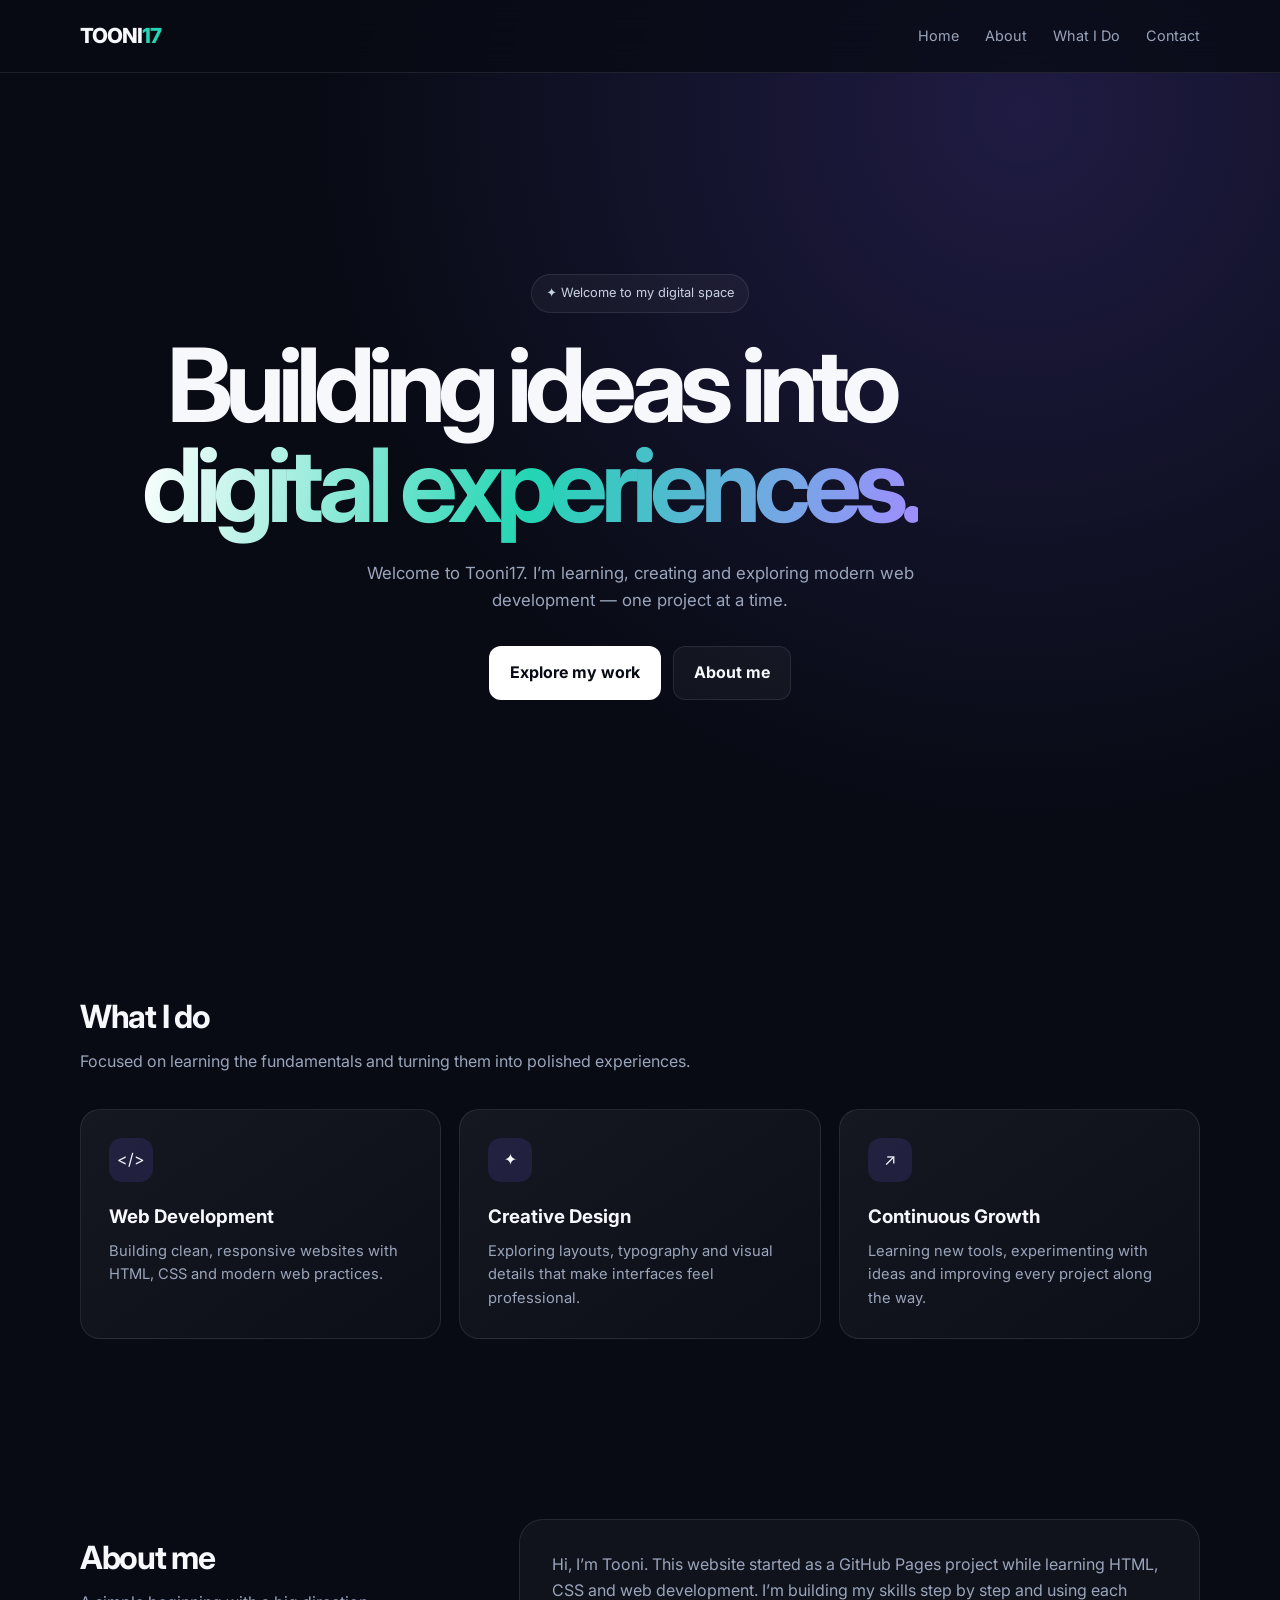
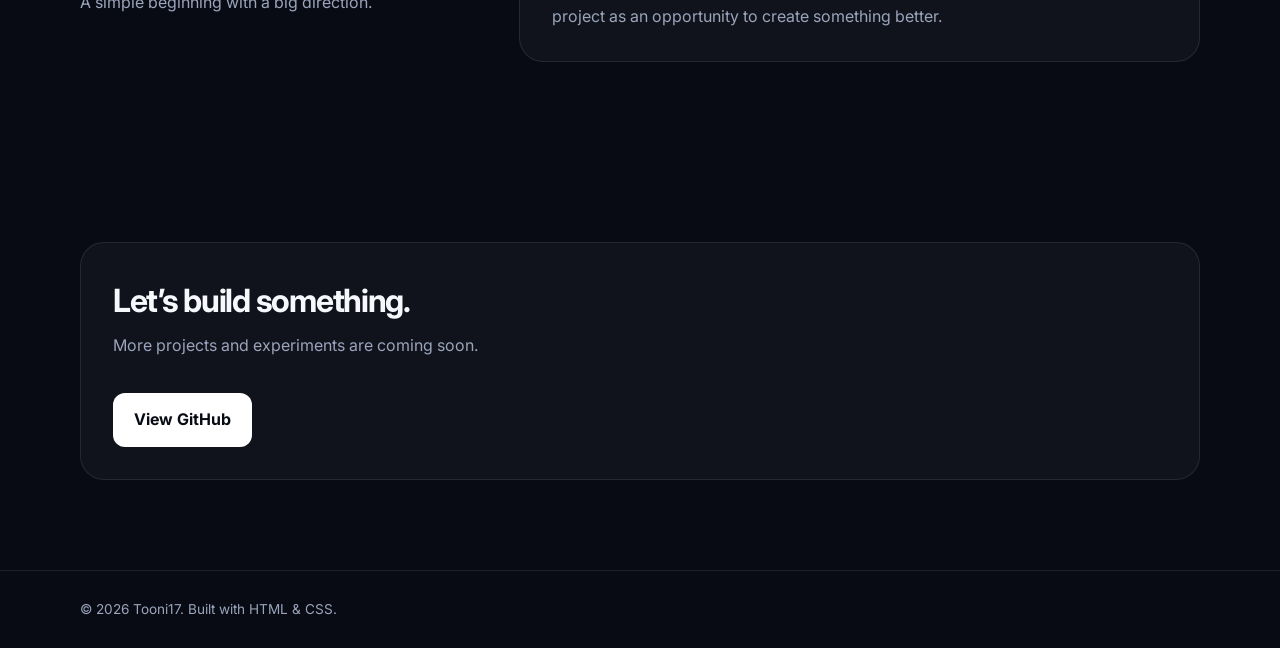
==== index.html @ 5501fad1 "Build professional Tooni17 landing page" ====
<!doctype html>
<html lang="en">
<head>
<meta charset="utf-8">
<meta name="viewport" content="width=device-width,initial-scale=1">
<meta name="description" content="Tooni17 — modern digital portfolio.">
<title>Tooni17 — Digital Creator</title>
<link rel="stylesheet" href="style.css">
</head>
<body>
<header class="nav"><div class="container nav-inner"><a class="logo" href="#home">TOONI<span>17</span></a><nav class="links"><a href="#home">Home</a><a href="#about">About</a><a href="#work">What I Do</a><a href="#contact">Contact</a></nav></div></header>
<main>
<section class="hero" id="home"><div class="container"><div class="badge">✦ Welcome to my digital space</div><h1>Building ideas into <span class="gradient">digital experiences.</span></h1><p>Welcome to Tooni17. I’m learning, creating and exploring modern web development — one project at a time.</p><div class="buttons"><a class="btn primary" href="#work">Explore my work</a><a class="btn secondary" href="#about">About me</a></div></div></section>
<section id="work"><div class="container"><div class="head"><h2>What I do</h2><p>Focused on learning the fundamentals and turning them into polished experiences.</p></div><div class="cards"><article class="card"><div class="icon">&lt;/&gt;</div><h3>Web Development</h3><p>Building clean, responsive websites with HTML, CSS and modern web practices.</p></article><article class="card"><div class="icon">✦</div><h3>Creative Design</h3><p>Exploring layouts, typography and visual details that make interfaces feel professional.</p></article><article class="card"><div class="icon">↗</div><h3>Continuous Growth</h3><p>Learning new tools, experimenting with ideas and improving every project along the way.</p></article></div></div></section>
<section id="about"><div class="container about"><div class="head"><h2>About me</h2><p>A simple beginning with a big direction.</p></div><div class="about-box"><p>Hi, I’m Tooni. This website started as a GitHub Pages project while learning HTML, CSS and web development. I’m building my skills step by step and using each project as an opportunity to create something better.</p></div></div></section>
<section id="contact"><div class="container"><div class="about-box"><div class="head"><h2>Let’s build something.</h2><p>More projects and experiments are coming soon.</p></div><div class="buttons" style="justify-content:flex-start"><a class="btn primary" href="https://github.com/Toniq17">View GitHub</a></div></div></div></section>
</main>
<footer><div class="container">© 2026 Tooni17. Built with HTML &amp; CSS.</div></footer>
</body>
</html>
---- style.css ----
@import url('https://fonts.googleapis.com/css2?family=Inter:wght@400;500;600;700;800&display=swap');
:root{--bg:#080b14;--surface:#111625;--text:#f7f8fc;--muted:#9aa5bb;--accent:#7c5cff;--cyan:#23d5b3;--border:rgba(255,255,255,.09)}
*{box-sizing:border-box;margin:0;padding:0}html{scroll-behavior:smooth}body{font-family:Inter,system-ui,sans-serif;background:radial-gradient(circle at 80% 5%,rgba(124,92,255,.2),transparent 30%),var(--bg);color:var(--text);line-height:1.6}a{text-decoration:none;color:inherit}.container{width:min(1120px,92%);margin:auto}.nav{position:sticky;top:0;z-index:20;background:rgba(8,11,20,.78);backdrop-filter:blur(18px);border-bottom:1px solid var(--border)}.nav-inner{min-height:72px;display:flex;align-items:center;justify-content:space-between}.logo{font-size:1.3rem;font-weight:800;letter-spacing:-.05em}.logo span{color:var(--cyan)}.links{display:flex;gap:26px;color:var(--muted);font-size:.9rem}.links a:hover{color:#fff}.hero{min-height:calc(100vh - 72px);display:grid;place-items:center;text-align:center;padding:80px 0}.badge{display:inline-block;padding:8px 14px;border:1px solid var(--border);background:rgba(255,255,255,.04);border-radius:999px;color:#c9d2e4;font-size:.8rem;margin-bottom:22px}h1{font-size:clamp(3.2rem,8vw,6.5rem);line-height:.98;letter-spacing:-.07em;max-width:900px}.gradient{background:linear-gradient(100deg,#fff,var(--cyan),#a18dff);-webkit-background-clip:text;background-clip:text;color:transparent}.hero p{max-width:650px;margin:25px auto 32px;color:var(--muted);font-size:1.05rem}.buttons{display:flex;justify-content:center;gap:12px;flex-wrap:wrap}.btn{padding:13px 20px;border-radius:12px;border:1px solid var(--border);font-weight:700;transition:.2s}.primary{background:#fff;color:#080b14}.secondary{background:rgba(255,255,255,.04)}.btn:hover{transform:translateY(-2px)}section{padding:90px 0}.head{margin-bottom:34px}.head h2{font-size:2rem;letter-spacing:-.04em}.head p{color:var(--muted);margin-top:7px}.cards{display:grid;grid-template-columns:repeat(3,1fr);gap:18px}.card{padding:28px;border:1px solid var(--border);border-radius:20px;background:linear-gradient(145deg,rgba(255,255,255,.055),rgba(255,255,255,.02))}.icon{width:44px;height:44px;display:grid;place-items:center;border-radius:13px;background:rgba(124,92,255,.14);margin-bottom:20px}.card h3{margin-bottom:8px}.card p{color:var(--muted);font-size:.92rem}.about{display:grid;grid-template-columns:.8fr 1.4fr;gap:50px;align-items:center}.about-box{padding:32px;border:1px solid var(--border);border-radius:24px;background:rgba(255,255,255,.035)}.about-box p{color:var(--muted)}footer{padding:28px 0;border-top:1px solid var(--border);color:var(--muted);font-size:.85rem}@media(max-width:760px){.links{display:none}.cards,.about{grid-template-columns:1fr}.hero{text-align:left}.buttons{justify-content:flex-start}section{padding:65px 0}}
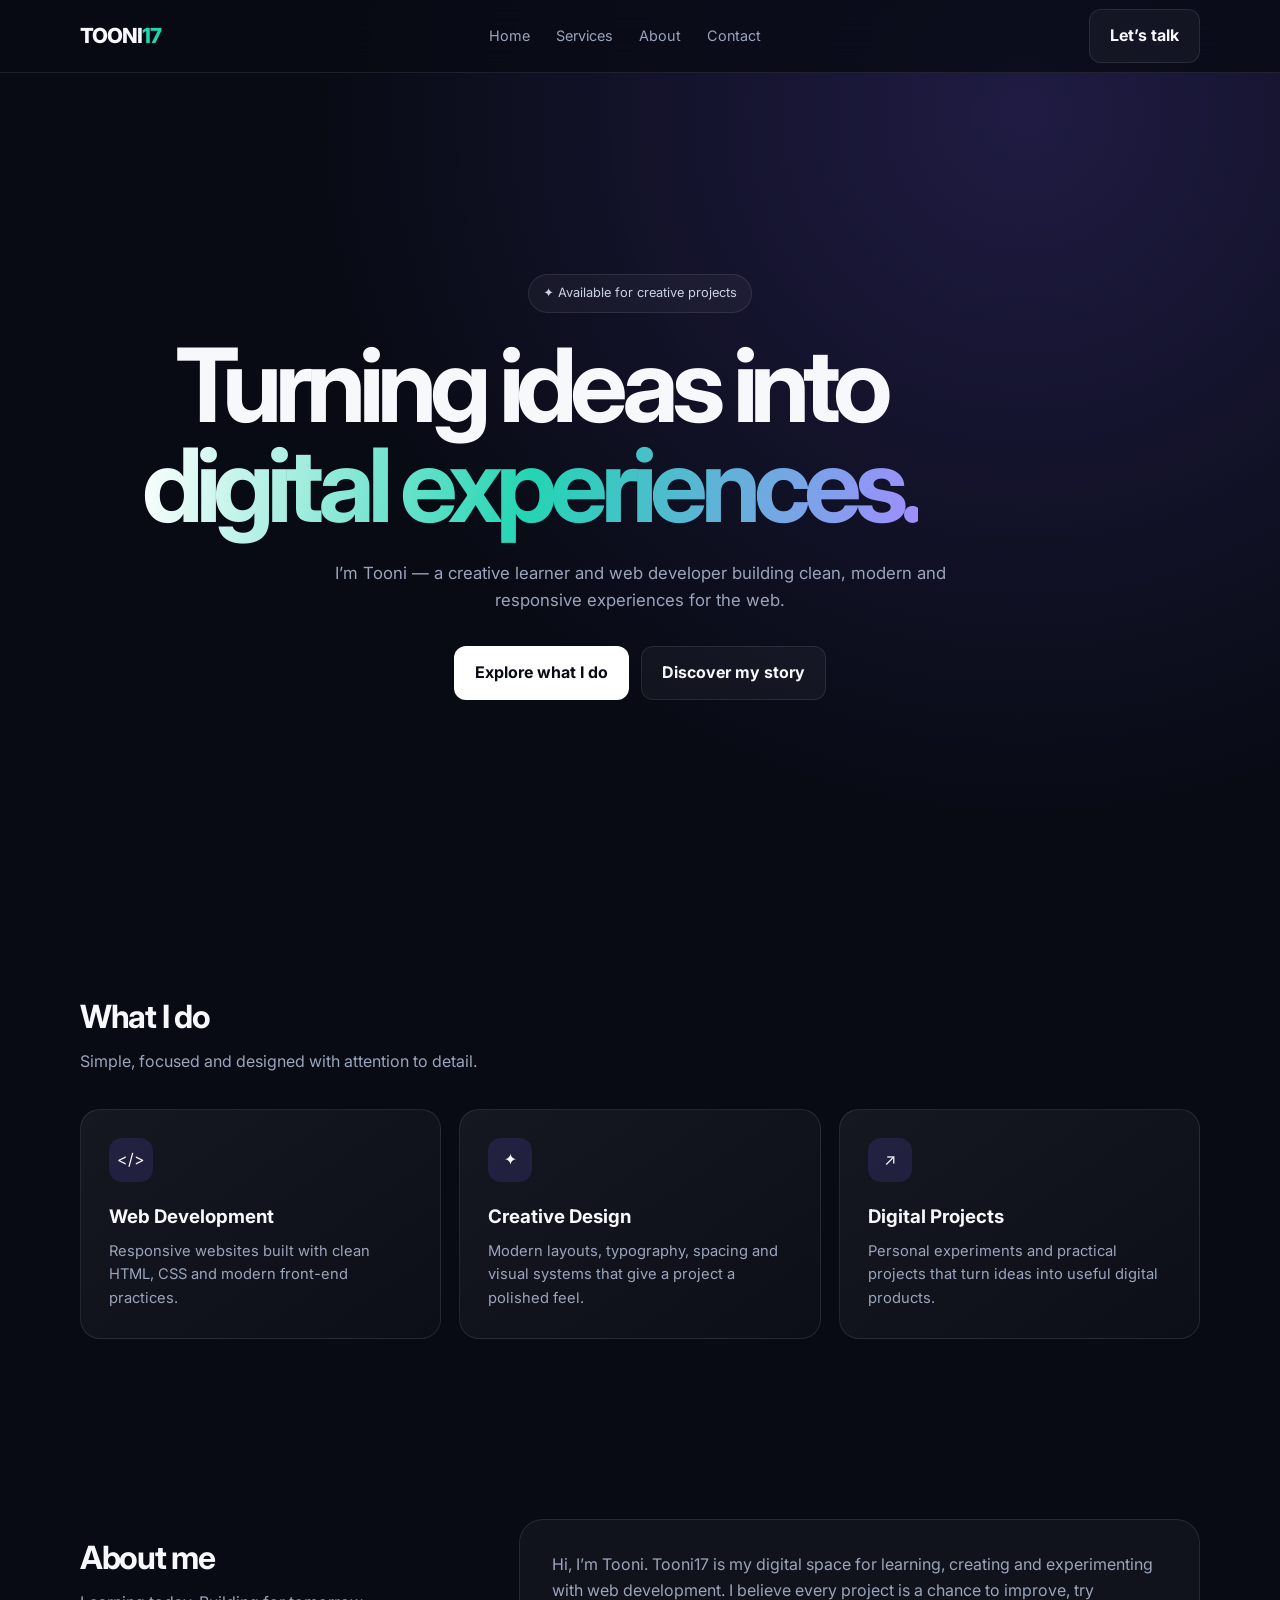
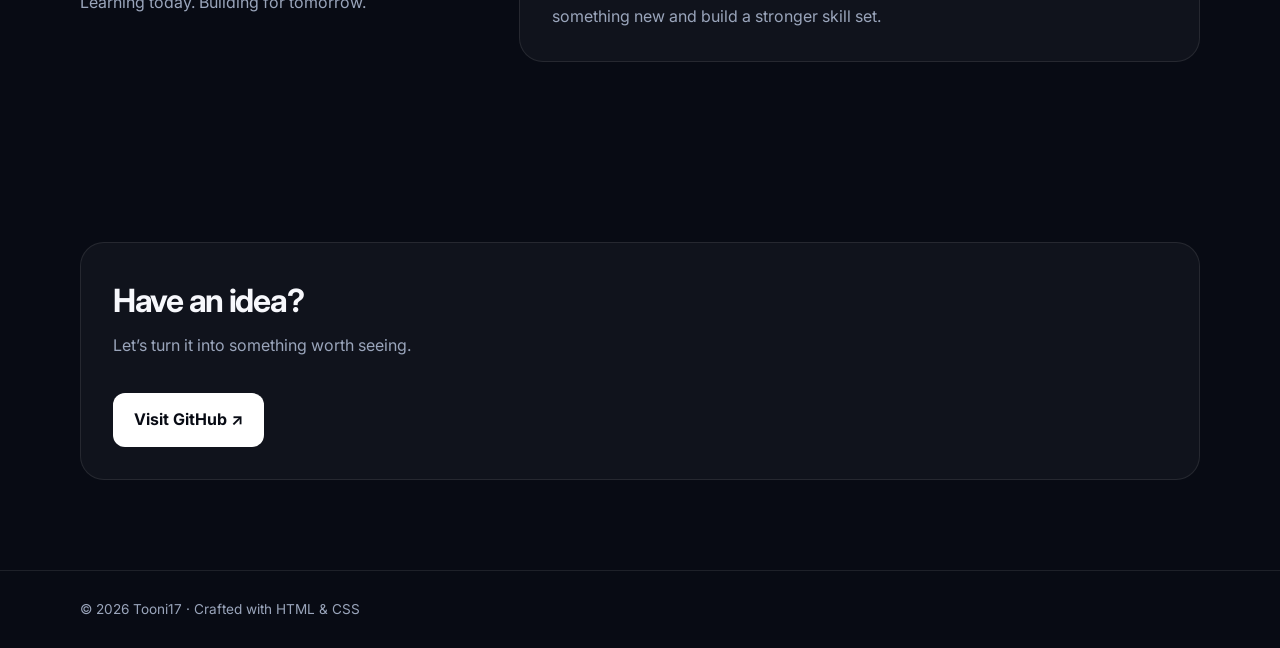
==== commit 12675761: "Polish Tooni17 premium dark portfolio design" ====
--- a/index.html
+++ b/index.html
@@ -1,20 +1,19 @@
 <!doctype html>
 <html lang="en">
 <head>
-<meta charset="utf-8">
-<meta name="viewport" content="width=device-width,initial-scale=1">
-<meta name="description" content="Tooni17 — modern digital portfolio.">
+<meta charset="utf-8"><meta name="viewport" content="width=device-width,initial-scale=1">
+<meta name="description" content="Tooni17 — modern digital portfolio and creative web experience.">
+<meta name="theme-color" content="#080b14">
 <title>Tooni17 — Digital Creator</title>
 <link rel="stylesheet" href="style.css">
 </head>
 <body>
-<header class="nav"><div class="container nav-inner"><a class="logo" href="#home">TOONI<span>17</span></a><nav class="links"><a href="#home">Home</a><a href="#about">About</a><a href="#work">What I Do</a><a href="#contact">Contact</a></nav></div></header>
+<header class="nav"><div class="container nav-inner"><a class="logo" href="#home">TOONI<span>17</span></a><nav class="links"><a href="#home">Home</a><a href="#work">Services</a><a href="#about">About</a><a href="#contact">Contact</a></nav><a class="btn secondary" href="#contact">Let’s talk</a></div></header>
 <main>
-<section class="hero" id="home"><div class="container"><div class="badge">✦ Welcome to my digital space</div><h1>Building ideas into <span class="gradient">digital experiences.</span></h1><p>Welcome to Tooni17. I’m learning, creating and exploring modern web development — one project at a time.</p><div class="buttons"><a class="btn primary" href="#work">Explore my work</a><a class="btn secondary" href="#about">About me</a></div></div></section>
-<section id="work"><div class="container"><div class="head"><h2>What I do</h2><p>Focused on learning the fundamentals and turning them into polished experiences.</p></div><div class="cards"><article class="card"><div class="icon">&lt;/&gt;</div><h3>Web Development</h3><p>Building clean, responsive websites with HTML, CSS and modern web practices.</p></article><article class="card"><div class="icon">✦</div><h3>Creative Design</h3><p>Exploring layouts, typography and visual details that make interfaces feel professional.</p></article><article class="card"><div class="icon">↗</div><h3>Continuous Growth</h3><p>Learning new tools, experimenting with ideas and improving every project along the way.</p></article></div></div></section>
-<section id="about"><div class="container about"><div class="head"><h2>About me</h2><p>A simple beginning with a big direction.</p></div><div class="about-box"><p>Hi, I’m Tooni. This website started as a GitHub Pages project while learning HTML, CSS and web development. I’m building my skills step by step and using each project as an opportunity to create something better.</p></div></div></section>
-<section id="contact"><div class="container"><div class="about-box"><div class="head"><h2>Let’s build something.</h2><p>More projects and experiments are coming soon.</p></div><div class="buttons" style="justify-content:flex-start"><a class="btn primary" href="https://github.com/Toniq17">View GitHub</a></div></div></div></section>
+<section class="hero" id="home"><div class="container"><div class="badge">✦ Available for creative projects</div><h1>Turning ideas into <span class="gradient">digital experiences.</span></h1><p>I’m Tooni — a creative learner and web developer building clean, modern and responsive experiences for the web.</p><div class="buttons"><a class="btn primary" href="#work">Explore what I do</a><a class="btn secondary" href="#about">Discover my story</a></div></div></section>
+<section id="work"><div class="container"><div class="head"><h2>What I do</h2><p>Simple, focused and designed with attention to detail.</p></div><div class="cards"><article class="card"><div class="icon">&lt;/&gt;</div><h3>Web Development</h3><p>Responsive websites built with clean HTML, CSS and modern front-end practices.</p></article><article class="card"><div class="icon">✦</div><h3>Creative Design</h3><p>Modern layouts, typography, spacing and visual systems that give a project a polished feel.</p></article><article class="card"><div class="icon">↗</div><h3>Digital Projects</h3><p>Personal experiments and practical projects that turn ideas into useful digital products.</p></article></div></div></section>
+<section id="about"><div class="container about"><div class="head"><h2>About me</h2><p>Learning today. Building for tomorrow.</p></div><div class="about-box"><p>Hi, I’m Tooni. Tooni17 is my digital space for learning, creating and experimenting with web development. I believe every project is a chance to improve, try something new and build a stronger skill set.</p></div></div></section>
+<section id="contact"><div class="container"><div class="about-box"><div class="head"><h2>Have an idea?</h2><p>Let’s turn it into something worth seeing.</p></div><div class="buttons" style="justify-content:flex-start"><a class="btn primary" href="https://github.com/Toniq17">Visit GitHub ↗</a></div></div></div></section>
 </main>
-<footer><div class="container">© 2026 Tooni17. Built with HTML &amp; CSS.</div></footer>
-</body>
-</html>
+<footer><div class="container">© 2026 Tooni17 <span>·</span> Crafted with HTML &amp; CSS</div></footer>
+</body></html>
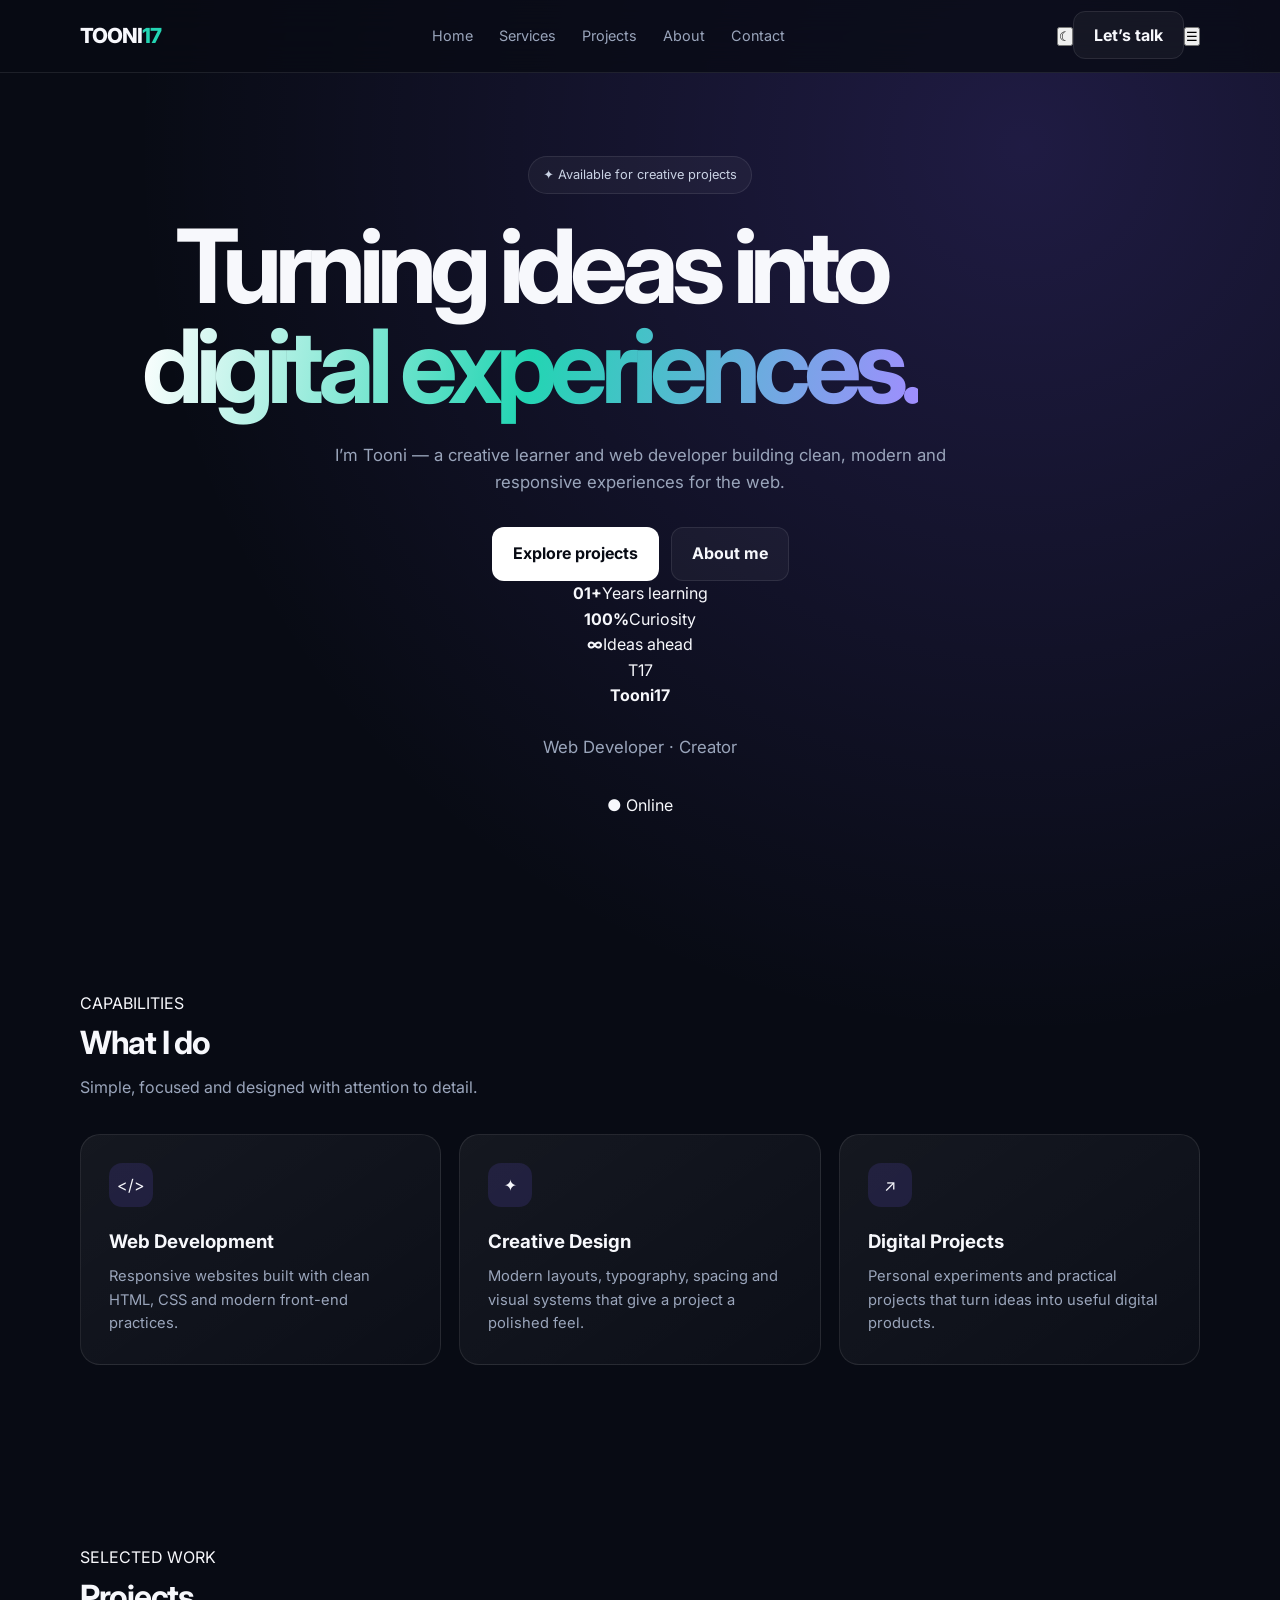
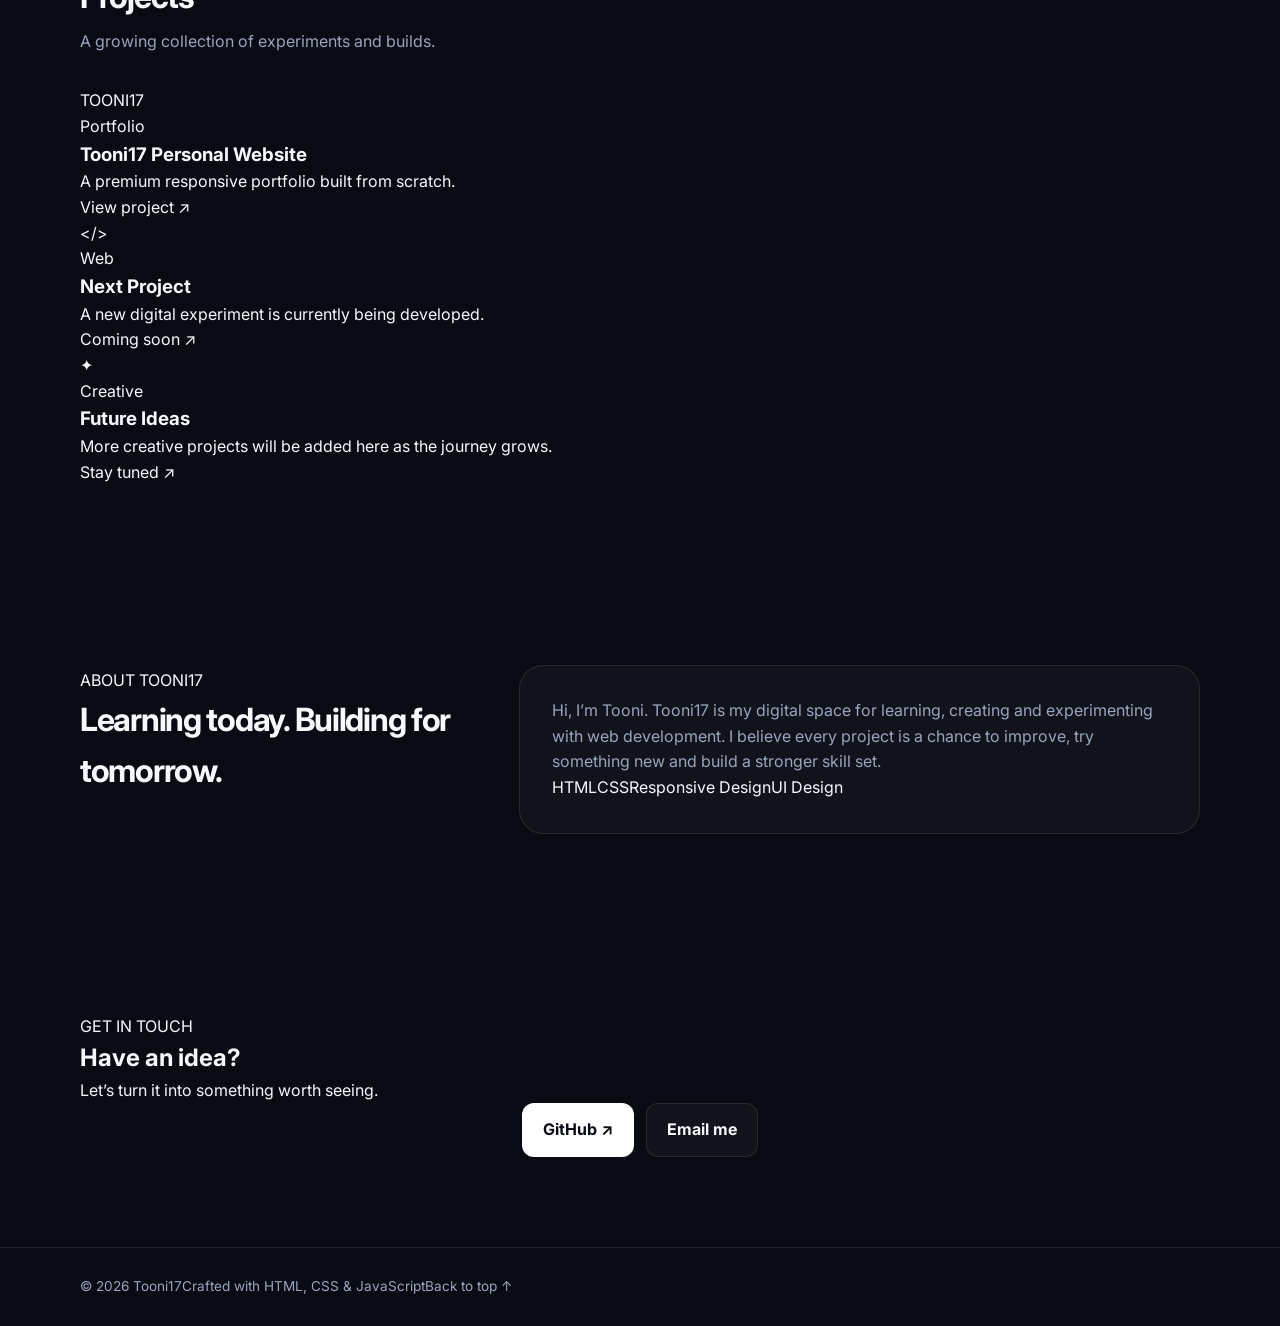
==== commit 626e981c: "Upgrade homepage with portfolio, profile, navigation and SEO" ====
--- a/index.html
+++ b/index.html
@@ -2,18 +2,19 @@
 <html lang="en">
 <head>
 <meta charset="utf-8"><meta name="viewport" content="width=device-width,initial-scale=1">
-<meta name="description" content="Tooni17 — modern digital portfolio and creative web experience.">
-<meta name="theme-color" content="#080b14">
-<title>Tooni17 — Digital Creator</title>
-<link rel="stylesheet" href="style.css">
+<meta name="description" content="Tooni17 — modern digital portfolio, web development and creative projects.">
+<meta name="theme-color" content="#080b14"><meta property="og:title" content="Tooni17 — Digital Creator"><meta property="og:description" content="Building modern digital experiences. Explore Tooni17.">
+<link rel="icon" href="favicon.svg" type="image/svg+xml"><title>Tooni17 — Digital Creator</title><link rel="stylesheet" href="style.css">
 </head>
 <body>
-<header class="nav"><div class="container nav-inner"><a class="logo" href="#home">TOONI<span>17</span></a><nav class="links"><a href="#home">Home</a><a href="#work">Services</a><a href="#about">About</a><a href="#contact">Contact</a></nav><a class="btn secondary" href="#contact">Let’s talk</a></div></header>
+<header class="nav"><div class="container nav-inner"><a class="logo" href="#home">TOONI<span>17</span></a><nav class="links"><a href="#home">Home</a><a href="#work">Services</a><a href="#projects">Projects</a><a href="#about">About</a><a href="#contact">Contact</a></nav><div class="nav-actions"><button class="theme-toggle" aria-label="Switch to light mode">☾</button><a class="btn secondary talk" href="#contact">Let’s talk</a><button class="menu-toggle" aria-label="Open menu" aria-expanded="false">☰</button></div></div></header>
 <main>
-<section class="hero" id="home"><div class="container"><div class="badge">✦ Available for creative projects</div><h1>Turning ideas into <span class="gradient">digital experiences.</span></h1><p>I’m Tooni — a creative learner and web developer building clean, modern and responsive experiences for the web.</p><div class="buttons"><a class="btn primary" href="#work">Explore what I do</a><a class="btn secondary" href="#about">Discover my story</a></div></div></section>
-<section id="work"><div class="container"><div class="head"><h2>What I do</h2><p>Simple, focused and designed with attention to detail.</p></div><div class="cards"><article class="card"><div class="icon">&lt;/&gt;</div><h3>Web Development</h3><p>Responsive websites built with clean HTML, CSS and modern front-end practices.</p></article><article class="card"><div class="icon">✦</div><h3>Creative Design</h3><p>Modern layouts, typography, spacing and visual systems that give a project a polished feel.</p></article><article class="card"><div class="icon">↗</div><h3>Digital Projects</h3><p>Personal experiments and practical projects that turn ideas into useful digital products.</p></article></div></div></section>
-<section id="about"><div class="container about"><div class="head"><h2>About me</h2><p>Learning today. Building for tomorrow.</p></div><div class="about-box"><p>Hi, I’m Tooni. Tooni17 is my digital space for learning, creating and experimenting with web development. I believe every project is a chance to improve, try something new and build a stronger skill set.</p></div></div></section>
-<section id="contact"><div class="container"><div class="about-box"><div class="head"><h2>Have an idea?</h2><p>Let’s turn it into something worth seeing.</p></div><div class="buttons" style="justify-content:flex-start"><a class="btn primary" href="https://github.com/Toniq17">Visit GitHub ↗</a></div></div></div></section>
+<section class="hero" id="home"><div class="container hero-grid"><div class="hero-copy reveal"><div class="badge">✦ Available for creative projects</div><h1>Turning ideas into <span class="gradient">digital experiences.</span></h1><p>I’m Tooni — a creative learner and web developer building clean, modern and responsive experiences for the web.</p><div class="buttons"><a class="btn primary" href="#projects">Explore projects</a><a class="btn secondary" href="#about">About me</a></div><div class="stats"><div><strong>01+</strong><span>Years learning</span></div><div><strong>100%</strong><span>Curiosity</span></div><div><strong>∞</strong><span>Ideas ahead</span></div></div></div><div class="profile-card reveal"><div class="avatar">T<span>17</span></div><div><strong>Tooni17</strong><p>Web Developer · Creator</p></div><span class="status">● Online</span></div></div></section>
+<section id="work"><div class="container"><div class="head reveal"><span class="eyebrow">CAPABILITIES</span><h2>What I do</h2><p>Simple, focused and designed with attention to detail.</p></div><div class="cards"><article class="card reveal"><div class="icon">&lt;/&gt;</div><h3>Web Development</h3><p>Responsive websites built with clean HTML, CSS and modern front-end practices.</p></article><article class="card reveal"><div class="icon">✦</div><h3>Creative Design</h3><p>Modern layouts, typography, spacing and visual systems that give a project a polished feel.</p></article><article class="card reveal"><div class="icon">↗</div><h3>Digital Projects</h3><p>Personal experiments and practical projects that turn ideas into useful digital products.</p></article></div></div></section>
+<section id="projects"><div class="container"><div class="head reveal"><span class="eyebrow">SELECTED WORK</span><h2>Projects</h2><p>A growing collection of experiments and builds.</p></div><div class="project-grid"><article class="project-card reveal"><div class="project-visual visual-one"><span>TOONI17</span></div><div class="project-body"><span class="tag">Portfolio</span><h3>Tooni17 Personal Website</h3><p>A premium responsive portfolio built from scratch.</p><a href="#home">View project ↗</a></div></article><article class="project-card reveal"><div class="project-visual visual-two"><span>&lt;/&gt;</span></div><div class="project-body"><span class="tag">Web</span><h3>Next Project</h3><p>A new digital experiment is currently being developed.</p><a href="#contact">Coming soon ↗</a></div></article><article class="project-card reveal"><div class="project-visual visual-three"><span>✦</span></div><div class="project-body"><span class="tag">Creative</span><h3>Future Ideas</h3><p>More creative projects will be added here as the journey grows.</p><a href="#contact">Stay tuned ↗</a></div></article></div></div></section>
+<section id="about"><div class="container about"><div class="head reveal"><span class="eyebrow">ABOUT TOONI17</span><h2>Learning today. Building for tomorrow.</h2></div><div class="about-box reveal"><p>Hi, I’m Tooni. Tooni17 is my digital space for learning, creating and experimenting with web development. I believe every project is a chance to improve, try something new and build a stronger skill set.</p><div class="skills"><span>HTML</span><span>CSS</span><span>Responsive Design</span><span>UI Design</span></div></div></div></section>
+<section id="contact"><div class="container"><div class="contact-box reveal"><div><span class="eyebrow">GET IN TOUCH</span><h2>Have an idea?</h2><p>Let’s turn it into something worth seeing.</p></div><div class="buttons"><a class="btn primary" href="https://github.com/Toniq17">GitHub ↗</a><a class="btn secondary" href="mailto:hello@tooni17.com">Email me</a></div></div></div></section>
 </main>
-<footer><div class="container">© 2026 Tooni17 <span>·</span> Crafted with HTML &amp; CSS</div></footer>
+<footer><div class="container footer-inner"><span>© <span class="year">2026</span> Tooni17</span><span>Crafted with HTML, CSS &amp; JavaScript</span><a href="#home">Back to top ↑</a></div></footer>
+<script src="script.js"></script>
 </body></html>
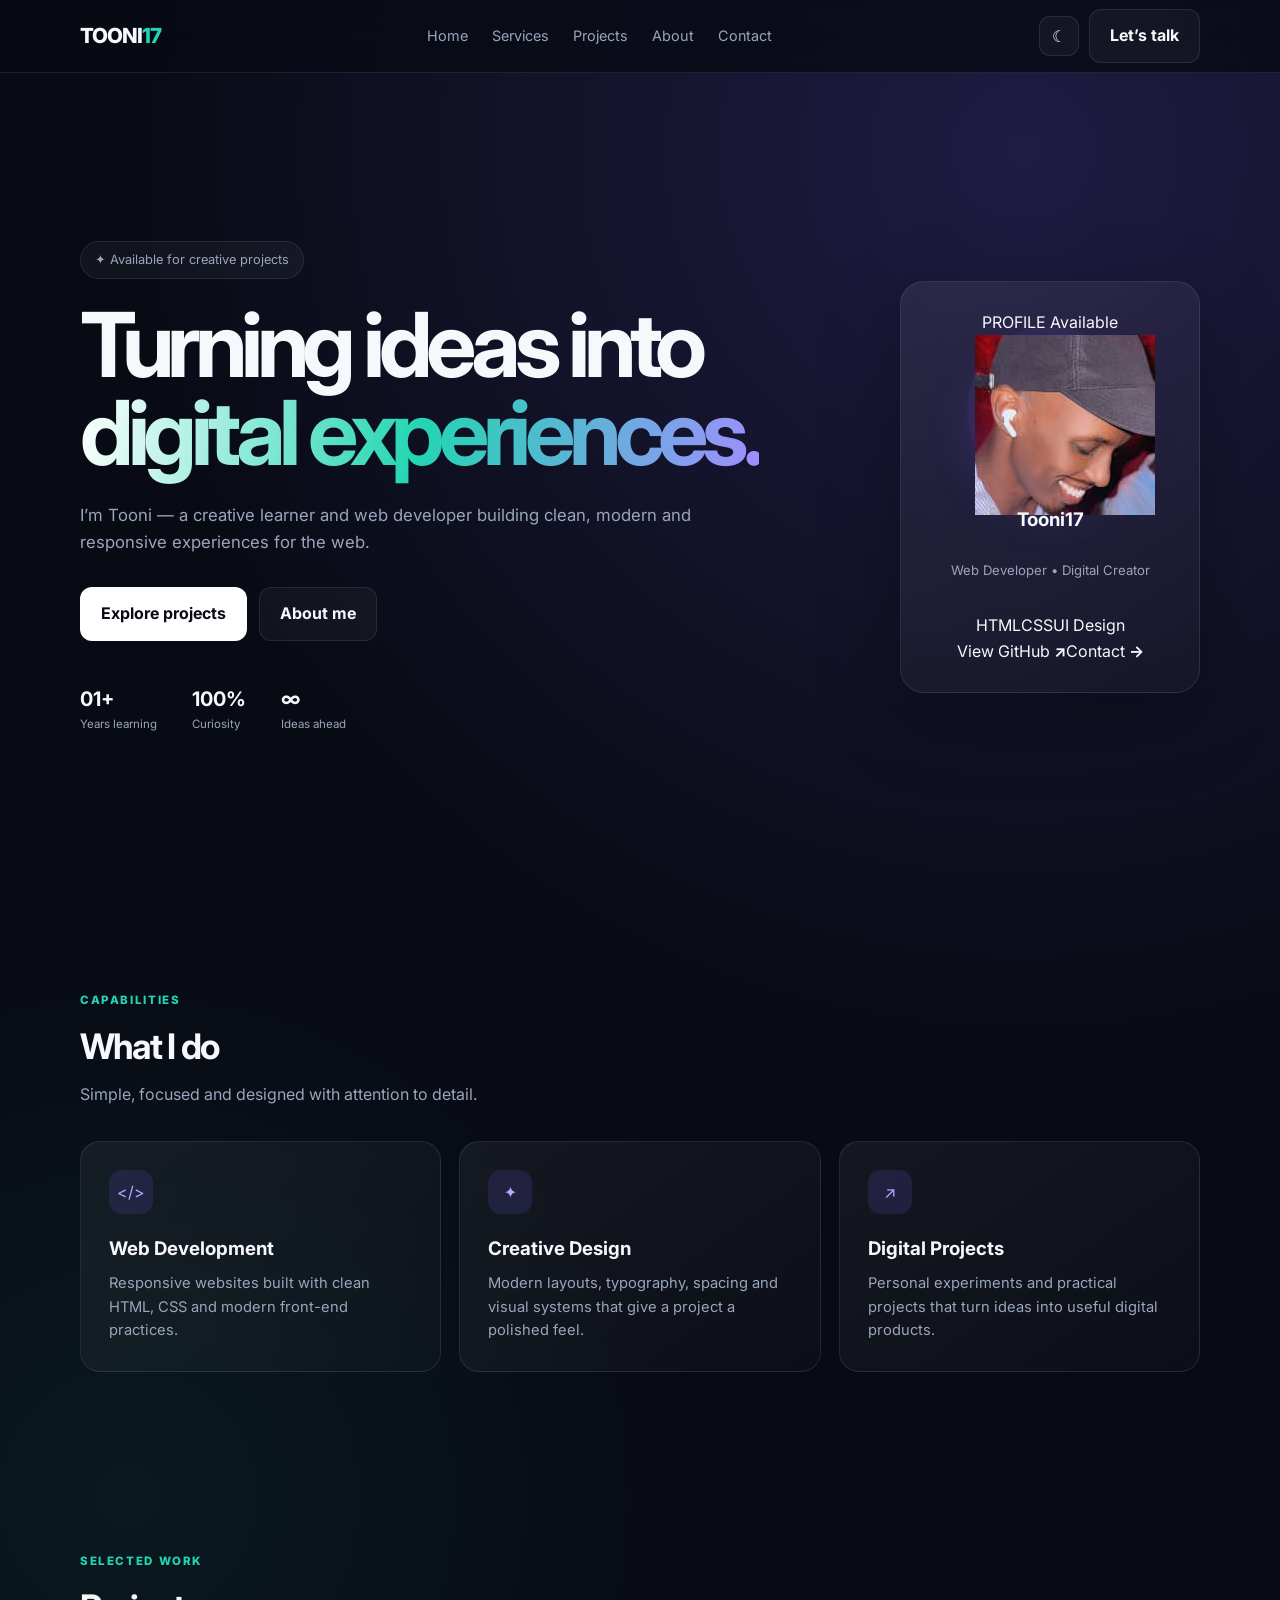
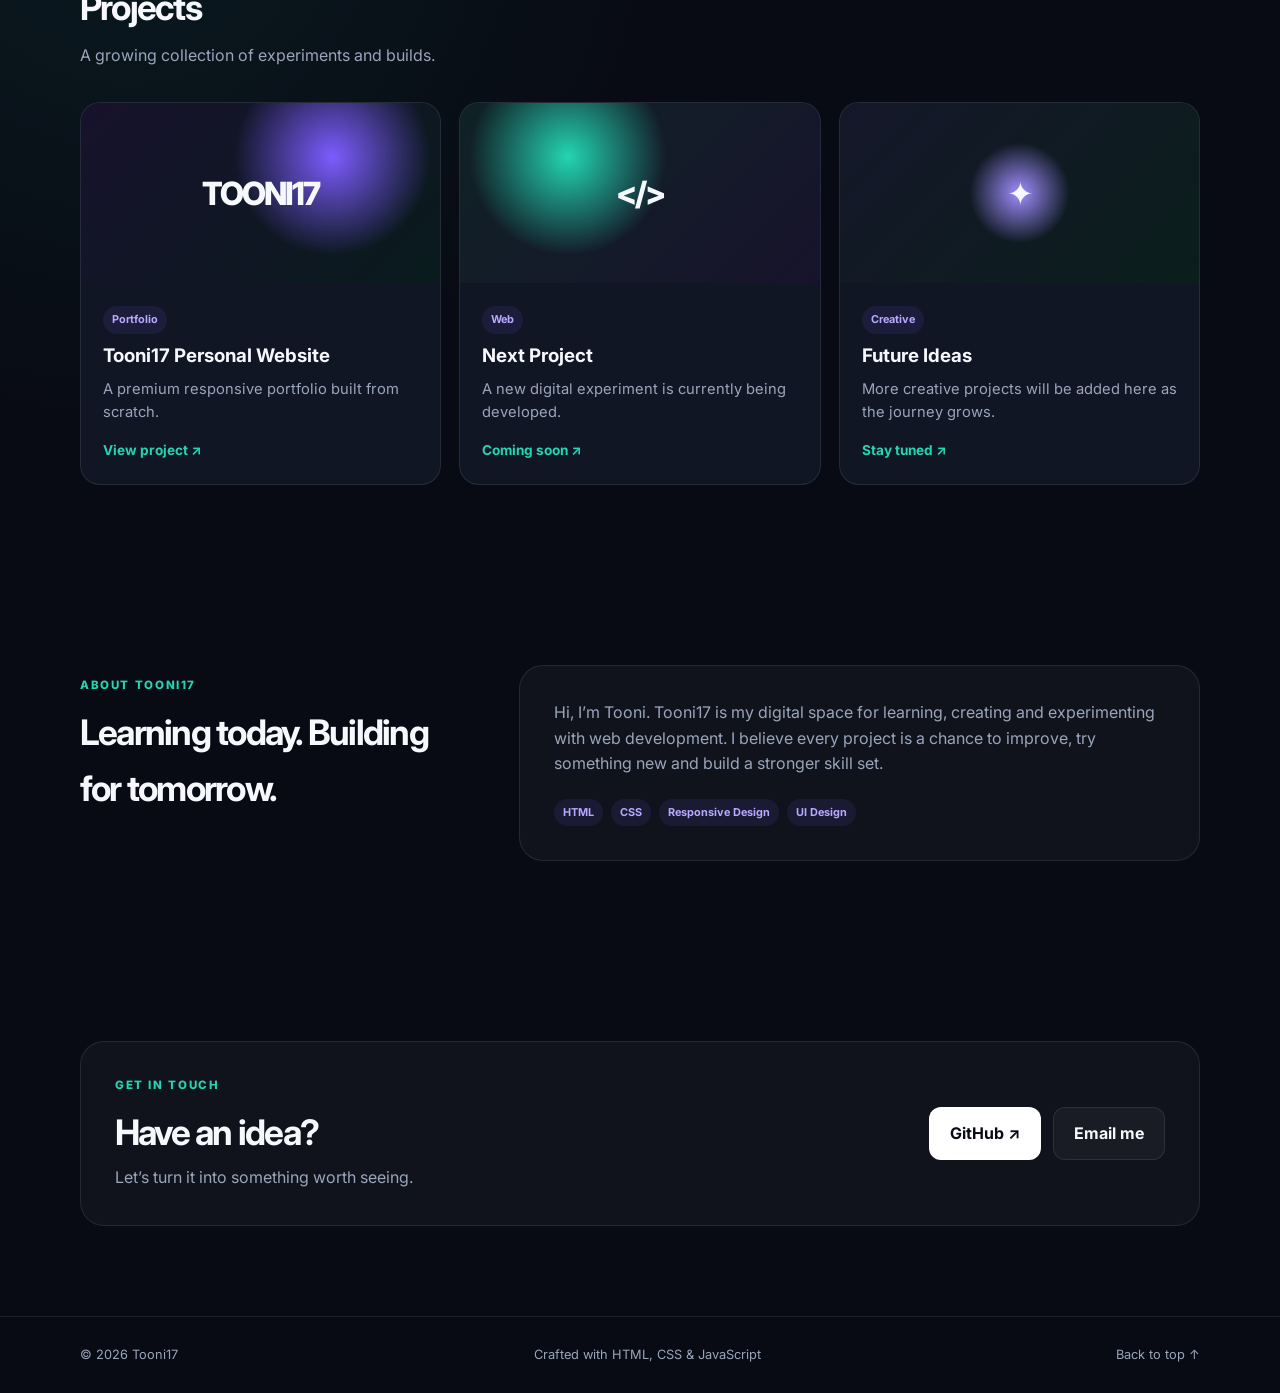
==== commit 29f976c3: "Upgrade professional profile section" ====
--- a/index.html
+++ b/index.html
@@ -2,19 +2,17 @@
 <html lang="en">
 <head>
 <meta charset="utf-8"><meta name="viewport" content="width=device-width,initial-scale=1">
-<meta name="description" content="Tooni17 — modern digital portfolio, web development and creative projects.">
-<meta name="theme-color" content="#080b14"><meta property="og:title" content="Tooni17 — Digital Creator"><meta property="og:description" content="Building modern digital experiences. Explore Tooni17.">
+<meta name="description" content="Tooni17 — modern digital portfolio, web development and creative projects."><meta name="theme-color" content="#080b14"><meta property="og:title" content="Tooni17 — Digital Creator"><meta property="og:description" content="Building modern digital experiences. Explore Tooni17.">
 <link rel="icon" href="favicon.svg" type="image/svg+xml"><title>Tooni17 — Digital Creator</title><link rel="stylesheet" href="style.css">
 </head>
 <body>
 <header class="nav"><div class="container nav-inner"><a class="logo" href="#home">TOONI<span>17</span></a><nav class="links"><a href="#home">Home</a><a href="#work">Services</a><a href="#projects">Projects</a><a href="#about">About</a><a href="#contact">Contact</a></nav><div class="nav-actions"><button class="theme-toggle" aria-label="Switch to light mode">☾</button><a class="btn secondary talk" href="#contact">Let’s talk</a><button class="menu-toggle" aria-label="Open menu" aria-expanded="false">☰</button></div></div></header>
 <main>
-<section class="hero" id="home"><div class="container hero-grid"><div class="hero-copy reveal"><div class="badge">✦ Available for creative projects</div><h1>Turning ideas into <span class="gradient">digital experiences.</span></h1><p>I’m Tooni — a creative learner and web developer building clean, modern and responsive experiences for the web.</p><div class="buttons"><a class="btn primary" href="#projects">Explore projects</a><a class="btn secondary" href="#about">About me</a></div><div class="stats"><div><strong>01+</strong><span>Years learning</span></div><div><strong>100%</strong><span>Curiosity</span></div><div><strong>∞</strong><span>Ideas ahead</span></div></div></div><div class="profile-card reveal"><div class="avatar">T<span>17</span></div><div><strong>Tooni17</strong><p>Web Developer · Creator</p></div><span class="status">● Online</span></div></div></section>
+<section class="hero" id="home"><div class="container hero-grid"><div class="hero-copy reveal"><div class="badge">✦ Available for creative projects</div><h1>Turning ideas into <span class="gradient">digital experiences.</span></h1><p>I’m Tooni — a creative learner and web developer building clean, modern and responsive experiences for the web.</p><div class="buttons"><a class="btn primary" href="#projects">Explore projects</a><a class="btn secondary" href="#about">About me</a></div><div class="stats"><div><strong>01+</strong><span>Years learning</span></div><div><strong>100%</strong><span>Curiosity</span></div><div><strong>∞</strong><span>Ideas ahead</span></div></div></div>
+<div class="profile-card reveal"><div class="profile-top"><span class="profile-label">PROFILE</span><span class="status-pill"><i></i> Available</span></div><div class="avatar photo-avatar"><img src="[data-uri]" alt="Tooni17 profile photo"></div><div class="profile-info"><h3>Tooni17</h3><p>Web Developer <span>•</span> Digital Creator</p><div class="profile-tags"><span>HTML</span><span>CSS</span><span>UI Design</span></div></div><div class="profile-actions"><a class="profile-link" href="https://github.com/Toniq17" target="_blank" rel="noopener">View GitHub <b>↗</b></a><a class="profile-link subtle" href="#contact">Contact <b>→</b></a></div></div></div></section>
 <section id="work"><div class="container"><div class="head reveal"><span class="eyebrow">CAPABILITIES</span><h2>What I do</h2><p>Simple, focused and designed with attention to detail.</p></div><div class="cards"><article class="card reveal"><div class="icon">&lt;/&gt;</div><h3>Web Development</h3><p>Responsive websites built with clean HTML, CSS and modern front-end practices.</p></article><article class="card reveal"><div class="icon">✦</div><h3>Creative Design</h3><p>Modern layouts, typography, spacing and visual systems that give a project a polished feel.</p></article><article class="card reveal"><div class="icon">↗</div><h3>Digital Projects</h3><p>Personal experiments and practical projects that turn ideas into useful digital products.</p></article></div></div></section>
 <section id="projects"><div class="container"><div class="head reveal"><span class="eyebrow">SELECTED WORK</span><h2>Projects</h2><p>A growing collection of experiments and builds.</p></div><div class="project-grid"><article class="project-card reveal"><div class="project-visual visual-one"><span>TOONI17</span></div><div class="project-body"><span class="tag">Portfolio</span><h3>Tooni17 Personal Website</h3><p>A premium responsive portfolio built from scratch.</p><a href="#home">View project ↗</a></div></article><article class="project-card reveal"><div class="project-visual visual-two"><span>&lt;/&gt;</span></div><div class="project-body"><span class="tag">Web</span><h3>Next Project</h3><p>A new digital experiment is currently being developed.</p><a href="#contact">Coming soon ↗</a></div></article><article class="project-card reveal"><div class="project-visual visual-three"><span>✦</span></div><div class="project-body"><span class="tag">Creative</span><h3>Future Ideas</h3><p>More creative projects will be added here as the journey grows.</p><a href="#contact">Stay tuned ↗</a></div></article></div></div></section>
 <section id="about"><div class="container about"><div class="head reveal"><span class="eyebrow">ABOUT TOONI17</span><h2>Learning today. Building for tomorrow.</h2></div><div class="about-box reveal"><p>Hi, I’m Tooni. Tooni17 is my digital space for learning, creating and experimenting with web development. I believe every project is a chance to improve, try something new and build a stronger skill set.</p><div class="skills"><span>HTML</span><span>CSS</span><span>Responsive Design</span><span>UI Design</span></div></div></div></section>
-<section id="contact"><div class="container"><div class="contact-box reveal"><div><span class="eyebrow">GET IN TOUCH</span><h2>Have an idea?</h2><p>Let’s turn it into something worth seeing.</p></div><div class="buttons"><a class="btn primary" href="https://github.com/Toniq17">GitHub ↗</a><a class="btn secondary" href="mailto:hello@tooni17.com">Email me</a></div></div></div></section>
-</main>
-<footer><div class="container footer-inner"><span>© <span class="year">2026</span> Tooni17</span><span>Crafted with HTML, CSS &amp; JavaScript</span><a href="#home">Back to top ↑</a></div></footer>
-<script src="script.js"></script>
-</body></html>
+<section id="contact"><div class="container"><div class="contact-box reveal"><div><span class="eyebrow">GET IN TOUCH</span><h2>Have an idea?</h2><p>Let’s turn it into something worth seeing.</p></div><div class="buttons"><a class="btn primary" href="https://github.com/Toniq17" target="_blank" rel="noopener">GitHub ↗</a><a class="btn secondary" href="mailto:hello@tooni17.com">Email me</a></div></div></div></section>
+</main><footer><div class="container footer-inner"><span>© <span class="year">2026</span> Tooni17</span><span>Crafted with HTML, CSS &amp; JavaScript</span><a href="#home">Back to top ↑</a></div></footer><script src="script.js"></script>
+</body></html>
--- a/style.css
+++ b/style.css
@@ -1,3 +1,5 @@
 @import url('https://fonts.googleapis.com/css2?family=Inter:wght@400;500;600;700;800&display=swap');
-:root{--bg:#080b14;--surface:#111625;--text:#f7f8fc;--muted:#9aa5bb;--accent:#7c5cff;--cyan:#23d5b3;--border:rgba(255,255,255,.09)}
-*{box-sizing:border-box;margin:0;padding:0}html{scroll-behavior:smooth}body{font-family:Inter,system-ui,sans-serif;background:radial-gradient(circle at 80% 5%,rgba(124,92,255,.2),transparent 30%),var(--bg);color:var(--text);line-height:1.6}a{text-decoration:none;color:inherit}.container{width:min(1120px,92%);margin:auto}.nav{position:sticky;top:0;z-index:20;background:rgba(8,11,20,.78);backdrop-filter:blur(18px);border-bottom:1px solid var(--border)}.nav-inner{min-height:72px;display:flex;align-items:center;justify-content:space-between}.logo{font-size:1.3rem;font-weight:800;letter-spacing:-.05em}.logo span{color:var(--cyan)}.links{display:flex;gap:26px;color:var(--muted);font-size:.9rem}.links a:hover{color:#fff}.hero{min-height:calc(100vh - 72px);display:grid;place-items:center;text-align:center;padding:80px 0}.badge{display:inline-block;padding:8px 14px;border:1px solid var(--border);background:rgba(255,255,255,.04);border-radius:999px;color:#c9d2e4;font-size:.8rem;margin-bottom:22px}h1{font-size:clamp(3.2rem,8vw,6.5rem);line-height:.98;letter-spacing:-.07em;max-width:900px}.gradient{background:linear-gradient(100deg,#fff,var(--cyan),#a18dff);-webkit-background-clip:text;background-clip:text;color:transparent}.hero p{max-width:650px;margin:25px auto 32px;color:var(--muted);font-size:1.05rem}.buttons{display:flex;justify-content:center;gap:12px;flex-wrap:wrap}.btn{padding:13px 20px;border-radius:12px;border:1px solid var(--border);font-weight:700;transition:.2s}.primary{background:#fff;color:#080b14}.secondary{background:rgba(255,255,255,.04)}.btn:hover{transform:translateY(-2px)}section{padding:90px 0}.head{margin-bottom:34px}.head h2{font-size:2rem;letter-spacing:-.04em}.head p{color:var(--muted);margin-top:7px}.cards{display:grid;grid-template-columns:repeat(3,1fr);gap:18px}.card{padding:28px;border:1px solid var(--border);border-radius:20px;background:linear-gradient(145deg,rgba(255,255,255,.055),rgba(255,255,255,.02))}.icon{width:44px;height:44px;display:grid;place-items:center;border-radius:13px;background:rgba(124,92,255,.14);margin-bottom:20px}.card h3{margin-bottom:8px}.card p{color:var(--muted);font-size:.92rem}.about{display:grid;grid-template-columns:.8fr 1.4fr;gap:50px;align-items:center}.about-box{padding:32px;border:1px solid var(--border);border-radius:24px;background:rgba(255,255,255,.035)}.about-box p{color:var(--muted)}footer{padding:28px 0;border-top:1px solid var(--border);color:var(--muted);font-size:.85rem}@media(max-width:760px){.links{display:none}.cards,.about{grid-template-columns:1fr}.hero{text-align:left}.buttons{justify-content:flex-start}section{padding:65px 0}}
+:root{--bg:#080b14;--surface:#111625;--surface2:#151c2e;--text:#f7f8fc;--muted:#9aa5bb;--accent:#7c5cff;--cyan:#23d5b3;--border:rgba(255,255,255,.09);--shadow:0 24px 80px rgba(0,0,0,.3)}
+*{box-sizing:border-box;margin:0;padding:0}html{scroll-behavior:smooth}body{font-family:Inter,system-ui,sans-serif;background:radial-gradient(circle at 80% 5%,rgba(124,92,255,.2),transparent 30%),radial-gradient(circle at 10% 50%,rgba(35,213,179,.07),transparent 28%),var(--bg);color:var(--text);line-height:1.6;transition:.25s}body.light{--bg:#f5f7fb;--surface:#fff;--surface2:#eef1f7;--text:#101522;--muted:#5d6678;--border:rgba(16,21,34,.1);background:radial-gradient(circle at 80% 5%,rgba(124,92,255,.12),transparent 30%),var(--bg)}a{text-decoration:none;color:inherit}.container{width:min(1120px,92%);margin:auto}.nav{position:sticky;top:0;z-index:20;background:rgba(8,11,20,.78);backdrop-filter:blur(18px);border-bottom:1px solid var(--border)}.light .nav{background:rgba(245,247,251,.78)}.nav-inner{min-height:72px;display:flex;align-items:center;justify-content:space-between;gap:18px}.logo{font-size:1.3rem;font-weight:800;letter-spacing:-.05em}.logo span{color:var(--cyan)}.links{display:flex;gap:24px;color:var(--muted);font-size:.9rem}.links a{transition:.2s}.links a:hover{color:var(--text)}.nav-actions{display:flex;align-items:center;gap:10px}.theme-toggle,.menu-toggle{width:40px;height:40px;border:1px solid var(--border);border-radius:11px;background:rgba(255,255,255,.04);color:var(--text);cursor:pointer;font-size:1rem}.menu-toggle{display:none}.hero{min-height:calc(100vh - 72px);display:grid;place-items:center;padding:80px 0}.hero-grid{display:grid;grid-template-columns:1fr 300px;align-items:center;gap:70px}.hero-copy{text-align:left}.badge{display:inline-block;padding:8px 14px;border:1px solid var(--border);background:rgba(255,255,255,.04);border-radius:999px;color:var(--muted);font-size:.8rem;margin-bottom:22px}.eyebrow{display:block;color:var(--cyan);font-size:.72rem;font-weight:800;letter-spacing:.14em;margin-bottom:9px}h1{font-size:clamp(3.2rem,7vw,6rem);line-height:.98;letter-spacing:-.07em;max-width:900px}.gradient{background:linear-gradient(100deg,#fff,var(--cyan),#a18dff);-webkit-background-clip:text;background-clip:text;color:transparent}.light .gradient{background:linear-gradient(100deg,#111522,var(--accent),#00a98c);-webkit-background-clip:text;background-clip:text;color:transparent}.hero p{max-width:650px;margin:25px 0 32px;color:var(--muted);font-size:1.05rem}.buttons{display:flex;justify-content:flex-start;gap:12px;flex-wrap:wrap}.btn{display:inline-flex;align-items:center;justify-content:center;padding:13px 20px;border-radius:12px;border:1px solid var(--border);font-weight:700;transition:.2s}.primary{background:#fff;color:#080b14}.light .primary{background:#101522;color:#fff}.secondary{background:rgba(255,255,255,.04)}.btn:hover{transform:translateY(-2px);box-shadow:0 10px 30px rgba(0,0,0,.16)}.profile-card{padding:28px;border:1px solid var(--border);border-radius:24px;background:linear-gradient(145deg,rgba(255,255,255,.07),rgba(255,255,255,.025));box-shadow:var(--shadow);text-align:center}.avatar{width:150px;height:150px;margin:0 auto 20px;border-radius:50%;display:grid;place-items:center;font-size:3rem;font-weight:800;background:linear-gradient(135deg,var(--accent),var(--cyan));color:#fff;box-shadow:0 0 0 8px rgba(124,92,255,.08),0 20px 50px rgba(124,92,255,.22)}.avatar span{font-size:1.5rem;margin-left:2px}.profile-card p{color:var(--muted);font-size:.82rem}.status{display:block;margin-top:14px;color:var(--cyan);font-size:.76rem}.stats{display:flex;gap:35px;margin-top:42px}.stats div{display:flex;flex-direction:column}.stats strong{font-size:1.25rem}.stats span{color:var(--muted);font-size:.72rem}.reveal{opacity:0;transform:translateY(20px);transition:opacity .7s ease,transform .7s ease}.reveal.visible{opacity:1;transform:none}section{padding:90px 0}.head{margin-bottom:34px}.head h2{font-size:2.2rem;letter-spacing:-.05em}.head p{color:var(--muted);margin-top:7px}.cards{display:grid;grid-template-columns:repeat(3,1fr);gap:18px}.card{padding:28px;border:1px solid var(--border);border-radius:20px;background:linear-gradient(145deg,rgba(255,255,255,.055),rgba(255,255,255,.02));transition:.25s}.card:hover,.project-card:hover{transform:translateY(-5px);border-color:rgba(124,92,255,.35);box-shadow:var(--shadow)}.icon{width:44px;height:44px;display:grid;place-items:center;border-radius:13px;background:rgba(124,92,255,.14);color:#b7a9ff;margin-bottom:20px}.card h3{margin-bottom:8px}.card p,.project-body p{color:var(--muted);font-size:.92rem}.project-grid{display:grid;grid-template-columns:repeat(3,1fr);gap:18px}.project-card{overflow:hidden;border:1px solid var(--border);border-radius:20px;background:var(--surface);transition:.25s}.project-visual{height:180px;display:grid;place-items:center;font-size:2rem;font-weight:800;letter-spacing:-.06em}.visual-one{background:radial-gradient(circle at 70% 30%,#7c5cff,transparent 35%),linear-gradient(135deg,#17122c,#091b1d)}.visual-two{background:radial-gradient(circle at 30% 30%,#23d5b3,transparent 35%),linear-gradient(135deg,#102226,#17132b)}.visual-three{background:radial-gradient(circle at 50% 50%,#a18dff,transparent 25%),linear-gradient(135deg,#15172a,#0a1e1b)}.project-body{padding:22px}.project-body h3{margin:7px 0}.project-body a{display:inline-block;margin-top:15px;color:var(--cyan);font-size:.85rem;font-weight:700}.tag,.skills span{display:inline-block;padding:5px 9px;border-radius:999px;background:rgba(124,92,255,.1);color:#b7a9ff;font-size:.68rem;font-weight:700}.about{display:grid;grid-template-columns:.8fr 1.4fr;gap:50px;align-items:center}.about-box,.contact-box{padding:34px;border:1px solid var(--border);border-radius:24px;background:rgba(255,255,255,.035)}.about-box p{color:var(--muted)}.skills{display:flex;gap:8px;flex-wrap:wrap;margin-top:22px}.contact-box{display:flex;align-items:center;justify-content:space-between;gap:30px}.contact-box h2{font-size:2.2rem;letter-spacing:-.05em}.contact-box p{color:var(--muted);margin-top:5px}.footer-inner{display:flex;justify-content:space-between;gap:20px;flex-wrap:wrap}.footer-inner a{color:var(--muted)}footer{padding:28px 0;border-top:1px solid var(--border);color:var(--muted);font-size:.8rem}.error-page{min-height:100vh;display:grid;place-items:center;text-align:center;padding:30px}.error-page p{color:var(--muted);margin:20px 0 28px}.error-page .btn{margin:auto}
+@media(max-width:850px){.hero-grid{grid-template-columns:1fr;gap:35px}.profile-card{max-width:360px}.cards,.project-grid{grid-template-columns:1fr}.about{grid-template-columns:1fr}.contact-box{flex-direction:column;align-items:flex-start}.links{position:absolute;top:72px;left:4%;right:4%;display:none;flex-direction:column;padding:18px;background:var(--surface);border:1px solid var(--border);border-radius:16px;box-shadow:var(--shadow)}.links.open{display:flex}.menu-toggle{display:block}.talk{display:none}}
+@media(max-width:560px){.hero{padding:60px 0}.stats{gap:20px}.stats strong{font-size:1rem}section{padding:65px 0}h1{font-size:clamp(2.8rem,15vw,4.2rem)}.profile-card{margin:auto}.avatar{width:125px;height:125px}.contact-box h2{font-size:1.8rem}}
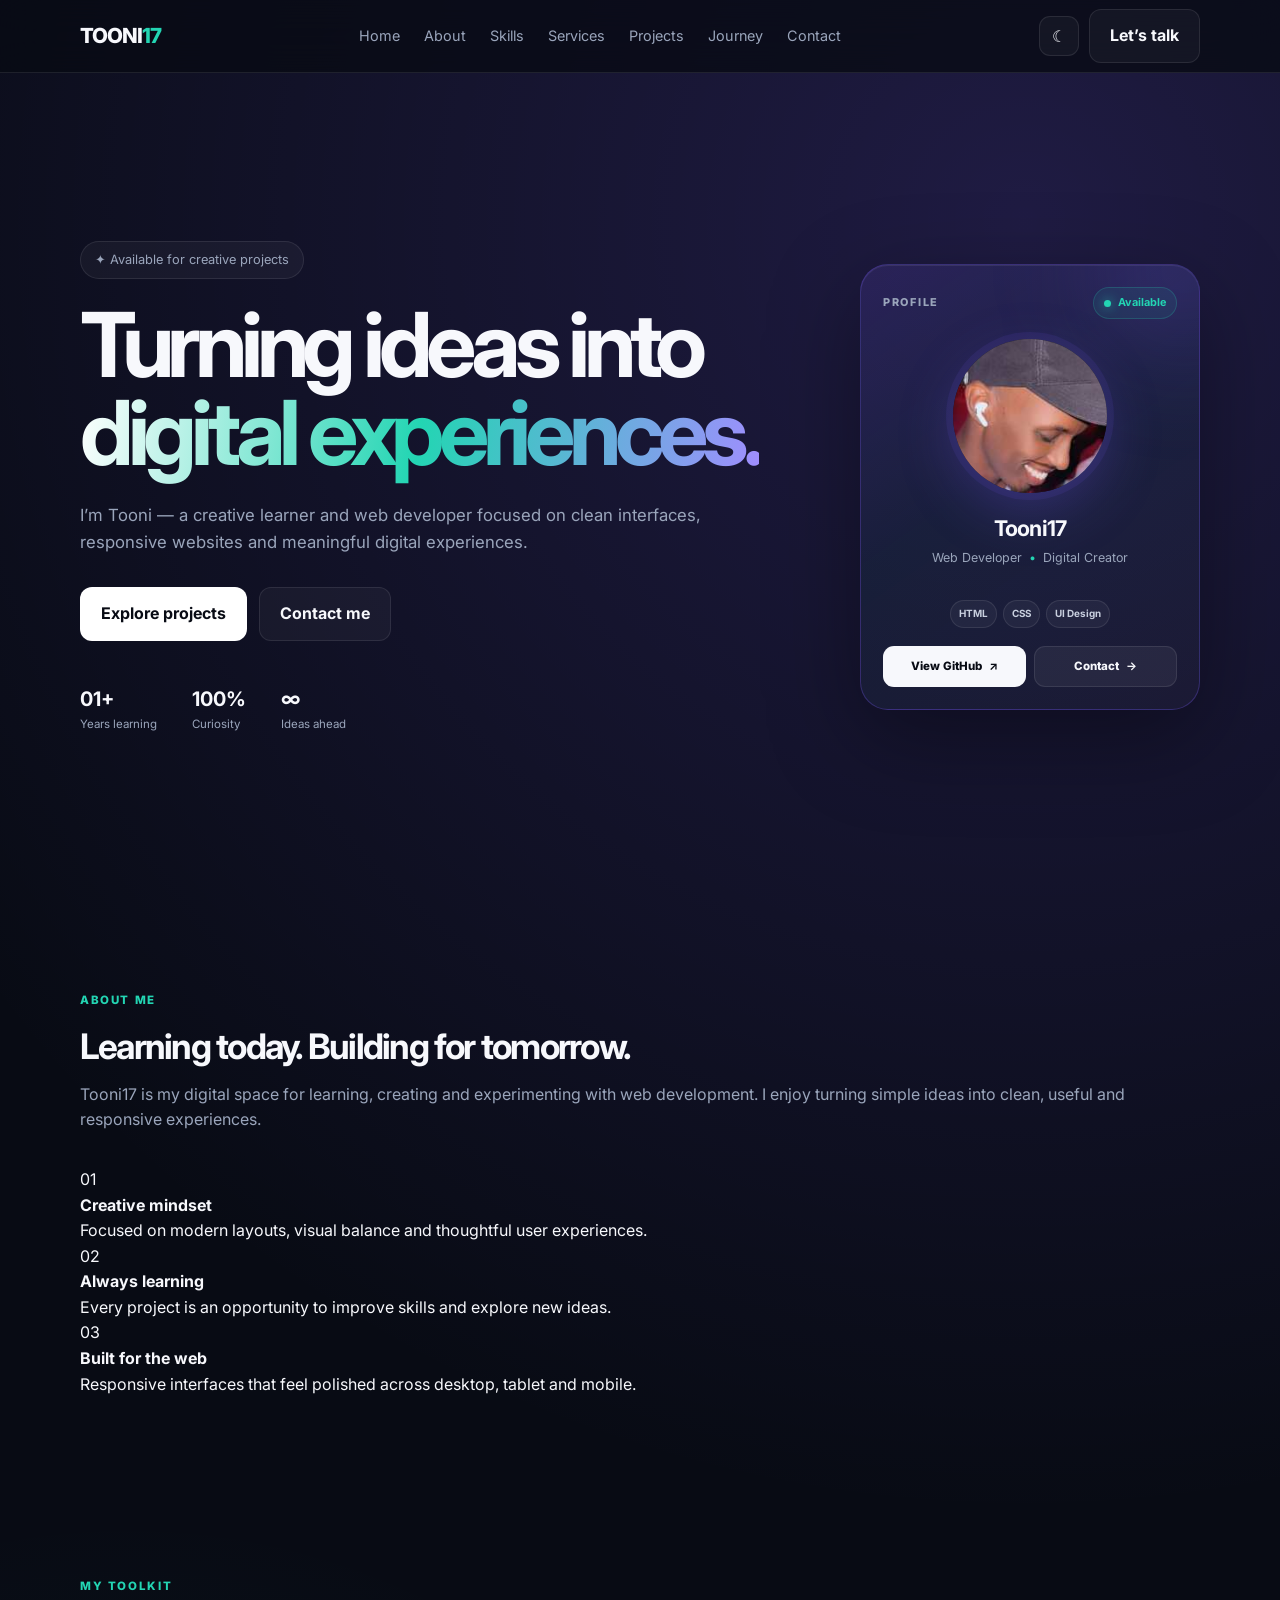
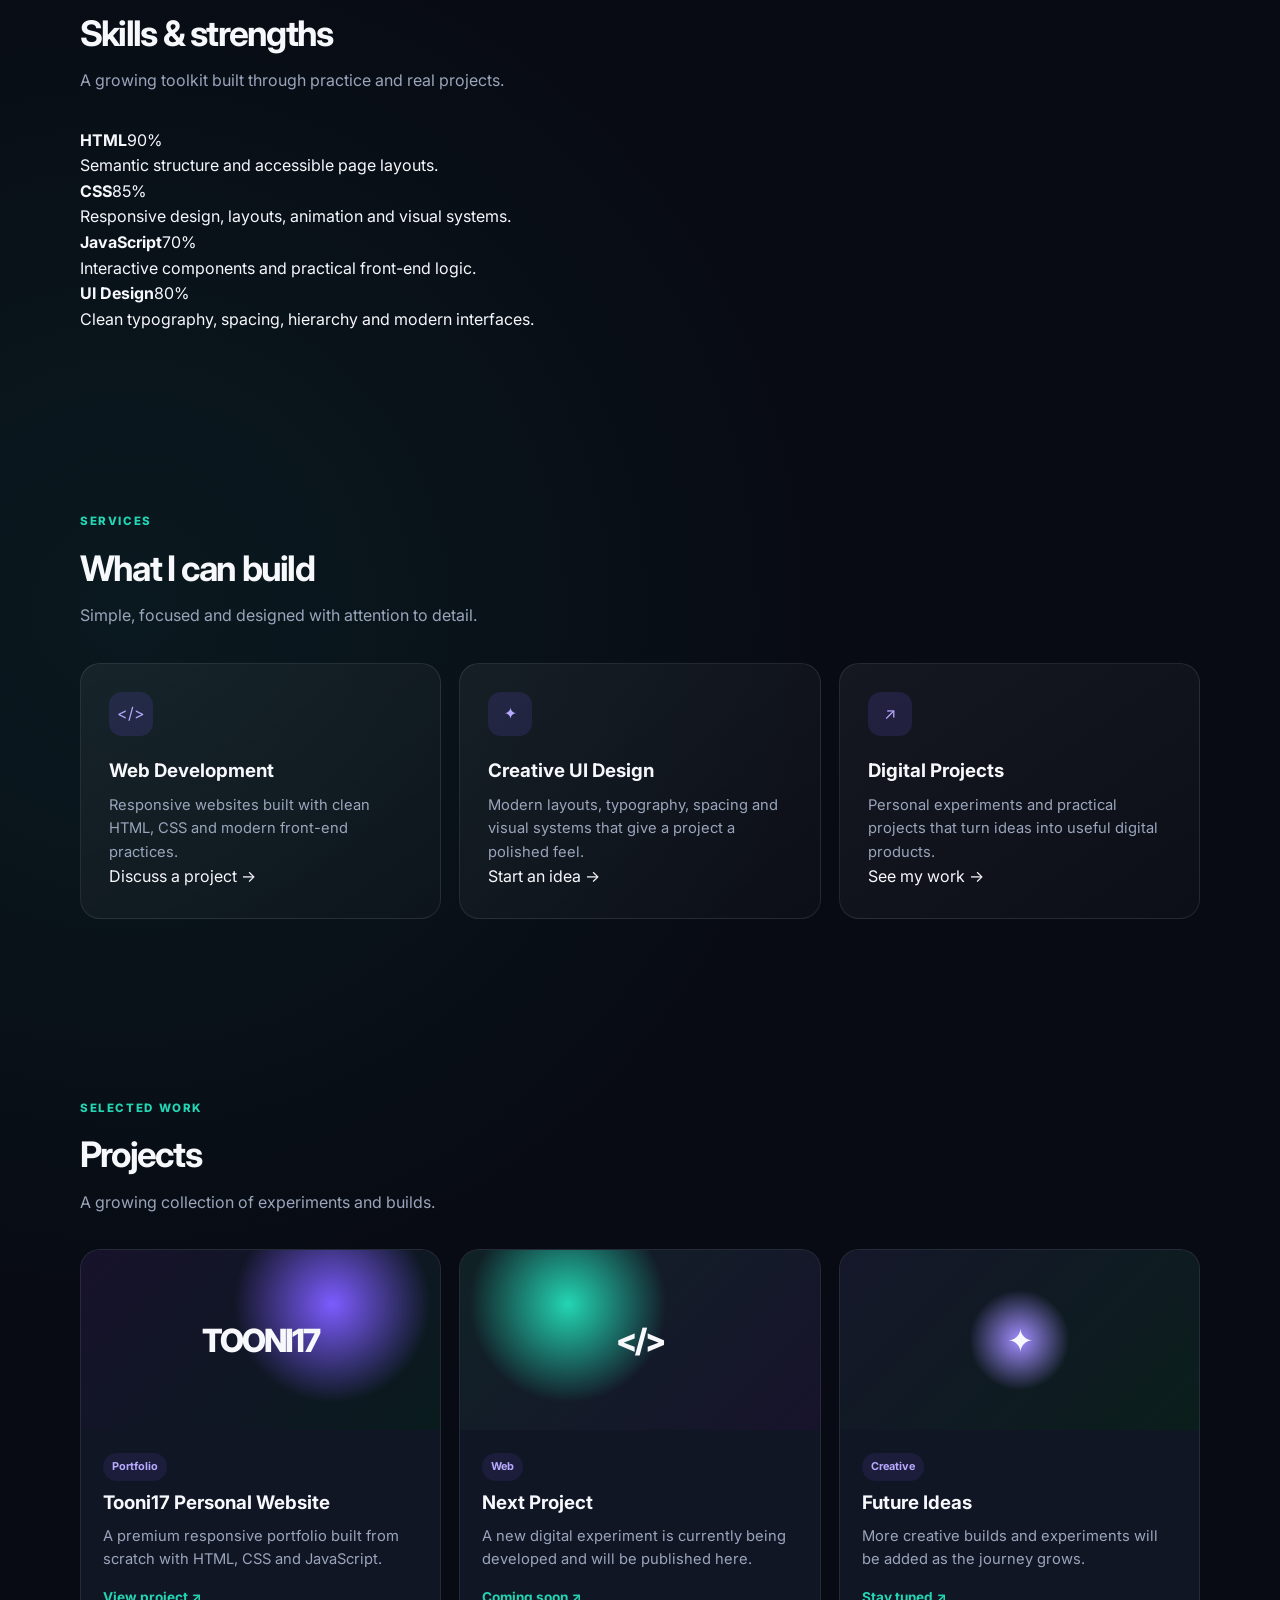
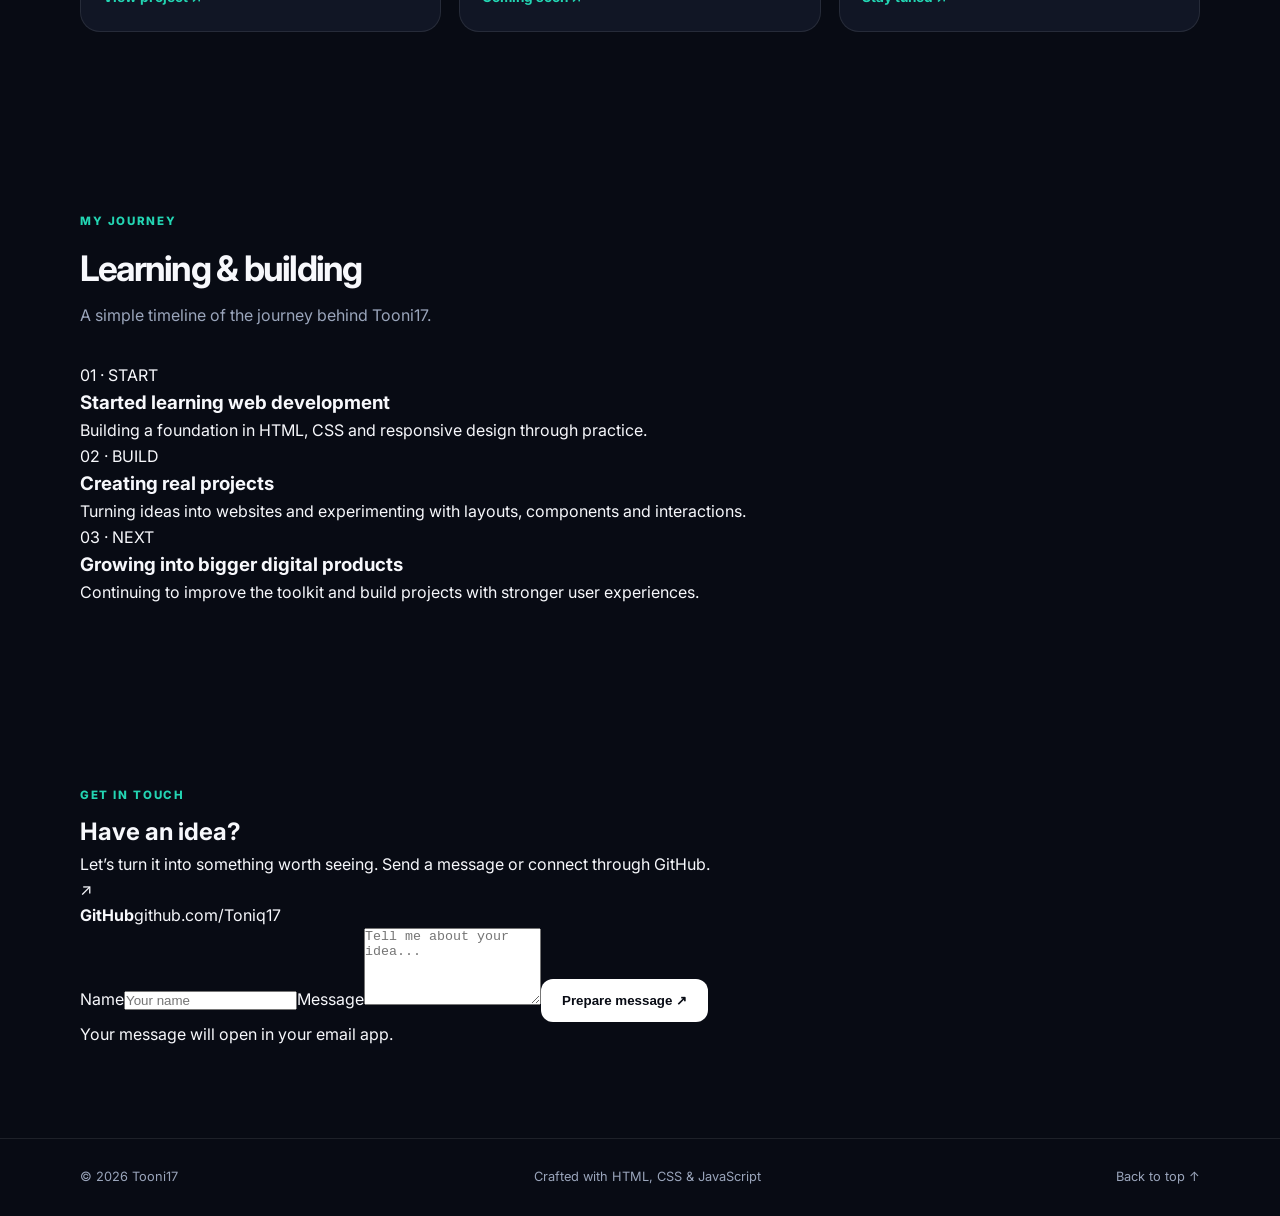
==== commit 043c59ed: "Build complete professional portfolio sections" ====
--- a/index.html
+++ b/index.html
@@ -1,18 +1,58 @@
 <!doctype html>
 <html lang="en">
 <head>
-<meta charset="utf-8"><meta name="viewport" content="width=device-width,initial-scale=1">
-<meta name="description" content="Tooni17 — modern digital portfolio, web development and creative projects."><meta name="theme-color" content="#080b14"><meta property="og:title" content="Tooni17 — Digital Creator"><meta property="og:description" content="Building modern digital experiences. Explore Tooni17.">
-<link rel="icon" href="favicon.svg" type="image/svg+xml"><title>Tooni17 — Digital Creator</title><link rel="stylesheet" href="style.css">
+<meta charset="utf-8">
+<meta name="viewport" content="width=device-width,initial-scale=1">
+<meta name="description" content="Tooni17 — Digital Creator and Web Developer portfolio.">
+<meta name="theme-color" content="#080b14">
+<meta property="og:title" content="Tooni17 — Digital Creator">
+<meta property="og:description" content="Modern web development, creative design and digital projects.">
+<link rel="icon" href="favicon.svg" type="image/svg+xml">
+<title>Tooni17 — Digital Creator</title>
+<link rel="stylesheet" href="style.css">
 </head>
 <body>
-<header class="nav"><div class="container nav-inner"><a class="logo" href="#home">TOONI<span>17</span></a><nav class="links"><a href="#home">Home</a><a href="#work">Services</a><a href="#projects">Projects</a><a href="#about">About</a><a href="#contact">Contact</a></nav><div class="nav-actions"><button class="theme-toggle" aria-label="Switch to light mode">☾</button><a class="btn secondary talk" href="#contact">Let’s talk</a><button class="menu-toggle" aria-label="Open menu" aria-expanded="false">☰</button></div></div></header>
+<header class="nav">
+  <div class="container nav-inner">
+    <a class="logo" href="#home">TOONI<span>17</span></a>
+    <nav class="links" aria-label="Primary navigation">
+      <a href="#home">Home</a><a href="#about">About</a><a href="#skills">Skills</a><a href="#services">Services</a><a href="#projects">Projects</a><a href="#experience">Journey</a><a href="#contact">Contact</a>
+    </nav>
+    <div class="nav-actions"><button class="theme-toggle" aria-label="Switch to light mode">☾</button><a class="btn secondary talk" href="#contact">Let’s talk</a><button class="menu-toggle" aria-label="Open menu" aria-expanded="false">☰</button></div>
+  </div>
+</header>
+
 <main>
-<section class="hero" id="home"><div class="container hero-grid"><div class="hero-copy reveal"><div class="badge">✦ Available for creative projects</div><h1>Turning ideas into <span class="gradient">digital experiences.</span></h1><p>I’m Tooni — a creative learner and web developer building clean, modern and responsive experiences for the web.</p><div class="buttons"><a class="btn primary" href="#projects">Explore projects</a><a class="btn secondary" href="#about">About me</a></div><div class="stats"><div><strong>01+</strong><span>Years learning</span></div><div><strong>100%</strong><span>Curiosity</span></div><div><strong>∞</strong><span>Ideas ahead</span></div></div></div>
-<div class="profile-card reveal"><div class="profile-top"><span class="profile-label">PROFILE</span><span class="status-pill"><i></i> Available</span></div><div class="avatar photo-avatar"><img src="[data-uri]" alt="Tooni17 profile photo"></div><div class="profile-info"><h3>Tooni17</h3><p>Web Developer <span>•</span> Digital Creator</p><div class="profile-tags"><span>HTML</span><span>CSS</span><span>UI Design</span></div></div><div class="profile-actions"><a class="profile-link" href="https://github.com/Toniq17" target="_blank" rel="noopener">View GitHub <b>↗</b></a><a class="profile-link subtle" href="#contact">Contact <b>→</b></a></div></div></div></section>
-<section id="work"><div class="container"><div class="head reveal"><span class="eyebrow">CAPABILITIES</span><h2>What I do</h2><p>Simple, focused and designed with attention to detail.</p></div><div class="cards"><article class="card reveal"><div class="icon">&lt;/&gt;</div><h3>Web Development</h3><p>Responsive websites built with clean HTML, CSS and modern front-end practices.</p></article><article class="card reveal"><div class="icon">✦</div><h3>Creative Design</h3><p>Modern layouts, typography, spacing and visual systems that give a project a polished feel.</p></article><article class="card reveal"><div class="icon">↗</div><h3>Digital Projects</h3><p>Personal experiments and practical projects that turn ideas into useful digital products.</p></article></div></div></section>
-<section id="projects"><div class="container"><div class="head reveal"><span class="eyebrow">SELECTED WORK</span><h2>Projects</h2><p>A growing collection of experiments and builds.</p></div><div class="project-grid"><article class="project-card reveal"><div class="project-visual visual-one"><span>TOONI17</span></div><div class="project-body"><span class="tag">Portfolio</span><h3>Tooni17 Personal Website</h3><p>A premium responsive portfolio built from scratch.</p><a href="#home">View project ↗</a></div></article><article class="project-card reveal"><div class="project-visual visual-two"><span>&lt;/&gt;</span></div><div class="project-body"><span class="tag">Web</span><h3>Next Project</h3><p>A new digital experiment is currently being developed.</p><a href="#contact">Coming soon ↗</a></div></article><article class="project-card reveal"><div class="project-visual visual-three"><span>✦</span></div><div class="project-body"><span class="tag">Creative</span><h3>Future Ideas</h3><p>More creative projects will be added here as the journey grows.</p><a href="#contact">Stay tuned ↗</a></div></article></div></div></section>
-<section id="about"><div class="container about"><div class="head reveal"><span class="eyebrow">ABOUT TOONI17</span><h2>Learning today. Building for tomorrow.</h2></div><div class="about-box reveal"><p>Hi, I’m Tooni. Tooni17 is my digital space for learning, creating and experimenting with web development. I believe every project is a chance to improve, try something new and build a stronger skill set.</p><div class="skills"><span>HTML</span><span>CSS</span><span>Responsive Design</span><span>UI Design</span></div></div></div></section>
-<section id="contact"><div class="container"><div class="contact-box reveal"><div><span class="eyebrow">GET IN TOUCH</span><h2>Have an idea?</h2><p>Let’s turn it into something worth seeing.</p></div><div class="buttons"><a class="btn primary" href="https://github.com/Toniq17" target="_blank" rel="noopener">GitHub ↗</a><a class="btn secondary" href="mailto:hello@tooni17.com">Email me</a></div></div></div></section>
-</main><footer><div class="container footer-inner"><span>© <span class="year">2026</span> Tooni17</span><span>Crafted with HTML, CSS &amp; JavaScript</span><a href="#home">Back to top ↑</a></div></footer><script src="script.js"></script>
-</body></html>+<section class="hero" id="home">
+  <div class="container hero-grid">
+    <div class="hero-copy reveal">
+      <div class="badge">✦ Available for creative projects</div>
+      <h1>Turning ideas into <span class="gradient">digital experiences.</span></h1>
+      <p>I’m Tooni — a creative learner and web developer focused on clean interfaces, responsive websites and meaningful digital experiences.</p>
+      <div class="buttons"><a class="btn primary" href="#projects">Explore projects</a><a class="btn secondary" href="#contact">Contact me</a></div>
+      <div class="stats"><div><strong>01+</strong><span>Years learning</span></div><div><strong>100%</strong><span>Curiosity</span></div><div><strong>∞</strong><span>Ideas ahead</span></div></div>
+    </div>
+    <aside class="profile-card reveal">
+      <div class="profile-top"><span class="profile-label">PROFILE</span><span class="status-pill"><i></i> Available</span></div>
+      <div class="avatar photo-avatar"><img src="[data-uri]" alt="Tooni17 profile photo"></div>
+      <div class="profile-info"><h3>Tooni17</h3><p>Web Developer <span>•</span> Digital Creator</p><div class="profile-tags"><span>HTML</span><span>CSS</span><span>UI Design</span></div></div>
+      <div class="profile-actions"><a class="profile-link" href="https://github.com/Toniq17" target="_blank" rel="noopener">View GitHub <b>↗</b></a><a class="profile-link subtle" href="#contact">Contact <b>→</b></a></div>
+    </aside>
+  </div>
+</section>
+
+<section id="about"><div class="container about-grid"><div class="head reveal"><span class="eyebrow">ABOUT ME</span><h2>Learning today. Building for tomorrow.</h2><p>Tooni17 is my digital space for learning, creating and experimenting with web development. I enjoy turning simple ideas into clean, useful and responsive experiences.</p></div><div class="about-panel reveal"><div class="about-point"><span>01</span><div><strong>Creative mindset</strong><p>Focused on modern layouts, visual balance and thoughtful user experiences.</p></div></div><div class="about-point"><span>02</span><div><strong>Always learning</strong><p>Every project is an opportunity to improve skills and explore new ideas.</p></div></div><div class="about-point"><span>03</span><div><strong>Built for the web</strong><p>Responsive interfaces that feel polished across desktop, tablet and mobile.</p></div></div></div></div></section>
+
+<section id="skills"><div class="container"><div class="head reveal"><span class="eyebrow">MY TOOLKIT</span><h2>Skills &amp; strengths</h2><p>A growing toolkit built through practice and real projects.</p></div><div class="skills-grid"><div class="skill-card reveal"><div class="skill-head"><strong>HTML</strong><span>90%</span></div><div class="bar"><i style="width:90%"></i></div><p>Semantic structure and accessible page layouts.</p></div><div class="skill-card reveal"><div class="skill-head"><strong>CSS</strong><span>85%</span></div><div class="bar"><i style="width:85%"></i></div><p>Responsive design, layouts, animation and visual systems.</p></div><div class="skill-card reveal"><div class="skill-head"><strong>JavaScript</strong><span>70%</span></div><div class="bar"><i style="width:70%"></i></div><p>Interactive components and practical front-end logic.</p></div><div class="skill-card reveal"><div class="skill-head"><strong>UI Design</strong><span>80%</span></div><div class="bar"><i style="width:80%"></i></div><p>Clean typography, spacing, hierarchy and modern interfaces.</p></div></div></div></section>
+
+<section id="services"><div class="container"><div class="head reveal"><span class="eyebrow">SERVICES</span><h2>What I can build</h2><p>Simple, focused and designed with attention to detail.</p></div><div class="cards"><article class="card reveal"><div class="icon">&lt;/&gt;</div><h3>Web Development</h3><p>Responsive websites built with clean HTML, CSS and modern front-end practices.</p><a class="card-link" href="#contact">Discuss a project →</a></article><article class="card reveal"><div class="icon">✦</div><h3>Creative UI Design</h3><p>Modern layouts, typography, spacing and visual systems that give a project a polished feel.</p><a class="card-link" href="#contact">Start an idea →</a></article><article class="card reveal"><div class="icon">↗</div><h3>Digital Projects</h3><p>Personal experiments and practical projects that turn ideas into useful digital products.</p><a class="card-link" href="#projects">See my work →</a></article></div></div></section>
+
+<section id="projects"><div class="container"><div class="head reveal"><span class="eyebrow">SELECTED WORK</span><h2>Projects</h2><p>A growing collection of experiments and builds.</p></div><div class="project-grid"><article class="project-card reveal"><div class="project-visual visual-one"><span>TOONI17</span></div><div class="project-body"><span class="tag">Portfolio</span><h3>Tooni17 Personal Website</h3><p>A premium responsive portfolio built from scratch with HTML, CSS and JavaScript.</p><a href="#home">View project ↗</a></div></article><article class="project-card reveal"><div class="project-visual visual-two"><span>&lt;/&gt;</span></div><div class="project-body"><span class="tag">Web</span><h3>Next Project</h3><p>A new digital experiment is currently being developed and will be published here.</p><a href="#contact">Coming soon ↗</a></div></article><article class="project-card reveal"><div class="project-visual visual-three"><span>✦</span></div><div class="project-body"><span class="tag">Creative</span><h3>Future Ideas</h3><p>More creative builds and experiments will be added as the journey grows.</p><a href="#contact">Stay tuned ↗</a></div></article></div></div></section>
+
+<section id="experience"><div class="container"><div class="head reveal"><span class="eyebrow">MY JOURNEY</span><h2>Learning &amp; building</h2><p>A simple timeline of the journey behind Tooni17.</p></div><div class="timeline"><article class="timeline-item reveal"><span class="timeline-dot"></span><div><span class="timeline-date">01 · START</span><h3>Started learning web development</h3><p>Building a foundation in HTML, CSS and responsive design through practice.</p></div></article><article class="timeline-item reveal"><span class="timeline-dot"></span><div><span class="timeline-date">02 · BUILD</span><h3>Creating real projects</h3><p>Turning ideas into websites and experimenting with layouts, components and interactions.</p></div></article><article class="timeline-item reveal"><span class="timeline-dot"></span><div><span class="timeline-date">03 · NEXT</span><h3>Growing into bigger digital products</h3><p>Continuing to improve the toolkit and build projects with stronger user experiences.</p></div></article></div></div></section>
+
+<section id="contact"><div class="container contact-layout"><div class="contact-copy reveal"><span class="eyebrow">GET IN TOUCH</span><h2>Have an idea?</h2><p>Let’s turn it into something worth seeing. Send a message or connect through GitHub.</p><div class="contact-mini"><span>↗</span><div><strong>GitHub</strong><a href="https://github.com/Toniq17" target="_blank" rel="noopener">github.com/Toniq17</a></div></div></div><form class="contact-form reveal" id="contactForm"><label>Name<input name="name" required placeholder="Your name"></label><label>Message<textarea name="message" required rows="5" placeholder="Tell me about your idea..."></textarea></label><button class="btn primary" type="submit">Prepare message ↗</button><p class="form-note" id="formNote">Your message will open in your email app.</p></form></div></section>
+</main>
+<footer><div class="container footer-inner"><span>© <span class="year">2026</span> Tooni17</span><span>Crafted with HTML, CSS &amp; JavaScript</span><a href="#home">Back to top ↑</a></div></footer>
+<script src="script.js"></script>
+</body></html>
--- a/style.css
+++ b/style.css
@@ -1,5 +1,7 @@
 @import url('https://fonts.googleapis.com/css2?family=Inter:wght@400;500;600;700;800&display=swap');
 :root{--bg:#080b14;--surface:#111625;--surface2:#151c2e;--text:#f7f8fc;--muted:#9aa5bb;--accent:#7c5cff;--cyan:#23d5b3;--border:rgba(255,255,255,.09);--shadow:0 24px 80px rgba(0,0,0,.3)}
-*{box-sizing:border-box;margin:0;padding:0}html{scroll-behavior:smooth}body{font-family:Inter,system-ui,sans-serif;background:radial-gradient(circle at 80% 5%,rgba(124,92,255,.2),transparent 30%),radial-gradient(circle at 10% 50%,rgba(35,213,179,.07),transparent 28%),var(--bg);color:var(--text);line-height:1.6;transition:.25s}body.light{--bg:#f5f7fb;--surface:#fff;--surface2:#eef1f7;--text:#101522;--muted:#5d6678;--border:rgba(16,21,34,.1);background:radial-gradient(circle at 80% 5%,rgba(124,92,255,.12),transparent 30%),var(--bg)}a{text-decoration:none;color:inherit}.container{width:min(1120px,92%);margin:auto}.nav{position:sticky;top:0;z-index:20;background:rgba(8,11,20,.78);backdrop-filter:blur(18px);border-bottom:1px solid var(--border)}.light .nav{background:rgba(245,247,251,.78)}.nav-inner{min-height:72px;display:flex;align-items:center;justify-content:space-between;gap:18px}.logo{font-size:1.3rem;font-weight:800;letter-spacing:-.05em}.logo span{color:var(--cyan)}.links{display:flex;gap:24px;color:var(--muted);font-size:.9rem}.links a{transition:.2s}.links a:hover{color:var(--text)}.nav-actions{display:flex;align-items:center;gap:10px}.theme-toggle,.menu-toggle{width:40px;height:40px;border:1px solid var(--border);border-radius:11px;background:rgba(255,255,255,.04);color:var(--text);cursor:pointer;font-size:1rem}.menu-toggle{display:none}.hero{min-height:calc(100vh - 72px);display:grid;place-items:center;padding:80px 0}.hero-grid{display:grid;grid-template-columns:1fr 300px;align-items:center;gap:70px}.hero-copy{text-align:left}.badge{display:inline-block;padding:8px 14px;border:1px solid var(--border);background:rgba(255,255,255,.04);border-radius:999px;color:var(--muted);font-size:.8rem;margin-bottom:22px}.eyebrow{display:block;color:var(--cyan);font-size:.72rem;font-weight:800;letter-spacing:.14em;margin-bottom:9px}h1{font-size:clamp(3.2rem,7vw,6rem);line-height:.98;letter-spacing:-.07em;max-width:900px}.gradient{background:linear-gradient(100deg,#fff,var(--cyan),#a18dff);-webkit-background-clip:text;background-clip:text;color:transparent}.light .gradient{background:linear-gradient(100deg,#111522,var(--accent),#00a98c);-webkit-background-clip:text;background-clip:text;color:transparent}.hero p{max-width:650px;margin:25px 0 32px;color:var(--muted);font-size:1.05rem}.buttons{display:flex;justify-content:flex-start;gap:12px;flex-wrap:wrap}.btn{display:inline-flex;align-items:center;justify-content:center;padding:13px 20px;border-radius:12px;border:1px solid var(--border);font-weight:700;transition:.2s}.primary{background:#fff;color:#080b14}.light .primary{background:#101522;color:#fff}.secondary{background:rgba(255,255,255,.04)}.btn:hover{transform:translateY(-2px);box-shadow:0 10px 30px rgba(0,0,0,.16)}.profile-card{padding:28px;border:1px solid var(--border);border-radius:24px;background:linear-gradient(145deg,rgba(255,255,255,.07),rgba(255,255,255,.025));box-shadow:var(--shadow);text-align:center}.avatar{width:150px;height:150px;margin:0 auto 20px;border-radius:50%;display:grid;place-items:center;font-size:3rem;font-weight:800;background:linear-gradient(135deg,var(--accent),var(--cyan));color:#fff;box-shadow:0 0 0 8px rgba(124,92,255,.08),0 20px 50px rgba(124,92,255,.22)}.avatar span{font-size:1.5rem;margin-left:2px}.profile-card p{color:var(--muted);font-size:.82rem}.status{display:block;margin-top:14px;color:var(--cyan);font-size:.76rem}.stats{display:flex;gap:35px;margin-top:42px}.stats div{display:flex;flex-direction:column}.stats strong{font-size:1.25rem}.stats span{color:var(--muted);font-size:.72rem}.reveal{opacity:0;transform:translateY(20px);transition:opacity .7s ease,transform .7s ease}.reveal.visible{opacity:1;transform:none}section{padding:90px 0}.head{margin-bottom:34px}.head h2{font-size:2.2rem;letter-spacing:-.05em}.head p{color:var(--muted);margin-top:7px}.cards{display:grid;grid-template-columns:repeat(3,1fr);gap:18px}.card{padding:28px;border:1px solid var(--border);border-radius:20px;background:linear-gradient(145deg,rgba(255,255,255,.055),rgba(255,255,255,.02));transition:.25s}.card:hover,.project-card:hover{transform:translateY(-5px);border-color:rgba(124,92,255,.35);box-shadow:var(--shadow)}.icon{width:44px;height:44px;display:grid;place-items:center;border-radius:13px;background:rgba(124,92,255,.14);color:#b7a9ff;margin-bottom:20px}.card h3{margin-bottom:8px}.card p,.project-body p{color:var(--muted);font-size:.92rem}.project-grid{display:grid;grid-template-columns:repeat(3,1fr);gap:18px}.project-card{overflow:hidden;border:1px solid var(--border);border-radius:20px;background:var(--surface);transition:.25s}.project-visual{height:180px;display:grid;place-items:center;font-size:2rem;font-weight:800;letter-spacing:-.06em}.visual-one{background:radial-gradient(circle at 70% 30%,#7c5cff,transparent 35%),linear-gradient(135deg,#17122c,#091b1d)}.visual-two{background:radial-gradient(circle at 30% 30%,#23d5b3,transparent 35%),linear-gradient(135deg,#102226,#17132b)}.visual-three{background:radial-gradient(circle at 50% 50%,#a18dff,transparent 25%),linear-gradient(135deg,#15172a,#0a1e1b)}.project-body{padding:22px}.project-body h3{margin:7px 0}.project-body a{display:inline-block;margin-top:15px;color:var(--cyan);font-size:.85rem;font-weight:700}.tag,.skills span{display:inline-block;padding:5px 9px;border-radius:999px;background:rgba(124,92,255,.1);color:#b7a9ff;font-size:.68rem;font-weight:700}.about{display:grid;grid-template-columns:.8fr 1.4fr;gap:50px;align-items:center}.about-box,.contact-box{padding:34px;border:1px solid var(--border);border-radius:24px;background:rgba(255,255,255,.035)}.about-box p{color:var(--muted)}.skills{display:flex;gap:8px;flex-wrap:wrap;margin-top:22px}.contact-box{display:flex;align-items:center;justify-content:space-between;gap:30px}.contact-box h2{font-size:2.2rem;letter-spacing:-.05em}.contact-box p{color:var(--muted);margin-top:5px}.footer-inner{display:flex;justify-content:space-between;gap:20px;flex-wrap:wrap}.footer-inner a{color:var(--muted)}footer{padding:28px 0;border-top:1px solid var(--border);color:var(--muted);font-size:.8rem}.error-page{min-height:100vh;display:grid;place-items:center;text-align:center;padding:30px}.error-page p{color:var(--muted);margin:20px 0 28px}.error-page .btn{margin:auto}
-@media(max-width:850px){.hero-grid{grid-template-columns:1fr;gap:35px}.profile-card{max-width:360px}.cards,.project-grid{grid-template-columns:1fr}.about{grid-template-columns:1fr}.contact-box{flex-direction:column;align-items:flex-start}.links{position:absolute;top:72px;left:4%;right:4%;display:none;flex-direction:column;padding:18px;background:var(--surface);border:1px solid var(--border);border-radius:16px;box-shadow:var(--shadow)}.links.open{display:flex}.menu-toggle{display:block}.talk{display:none}}
-@media(max-width:560px){.hero{padding:60px 0}.stats{gap:20px}.stats strong{font-size:1rem}section{padding:65px 0}h1{font-size:clamp(2.8rem,15vw,4.2rem)}.profile-card{margin:auto}.avatar{width:125px;height:125px}.contact-box h2{font-size:1.8rem}}
+*{box-sizing:border-box;margin:0;padding:0}html{scroll-behavior:smooth}body{font-family:Inter,system-ui,sans-serif;background:radial-gradient(circle at 80% 5%,rgba(124,92,255,.2),transparent 30%),radial-gradient(circle at 10% 50%,rgba(35,213,179,.07),transparent 28%),var(--bg);color:var(--text);line-height:1.6;transition:.25s}body.light{--bg:#f5f7fb;--surface:#fff;--surface2:#eef1f7;--text:#101522;--muted:#5d6678;--border:rgba(16,21,34,.1);background:radial-gradient(circle at 80% 5%,rgba(124,92,255,.12),transparent 30%),var(--bg)}a{text-decoration:none;color:inherit}.container{width:min(1120px,92%);margin:auto}.nav{position:sticky;top:0;z-index:20;background:rgba(8,11,20,.78);backdrop-filter:blur(18px);border-bottom:1px solid var(--border)}.light .nav{background:rgba(245,247,251,.78)}.nav-inner{min-height:72px;display:flex;align-items:center;justify-content:space-between;gap:18px}.logo{font-size:1.3rem;font-weight:800;letter-spacing:-.05em}.logo span{color:var(--cyan)}.links{display:flex;gap:24px;color:var(--muted);font-size:.9rem}.links a{transition:.2s}.links a:hover{color:var(--text)}.nav-actions{display:flex;align-items:center;gap:10px}.theme-toggle,.menu-toggle{width:40px;height:40px;border:1px solid var(--border);border-radius:11px;background:rgba(255,255,255,.04);color:var(--text);cursor:pointer;font-size:1rem}.menu-toggle{display:none}.hero{min-height:calc(100vh - 72px);display:grid;place-items:center;padding:80px 0}.hero-grid{display:grid;grid-template-columns:1fr 340px;align-items:center;gap:70px}.hero-copy{text-align:left}.badge{display:inline-block;padding:8px 14px;border:1px solid var(--border);background:rgba(255,255,255,.04);border-radius:999px;color:var(--muted);font-size:.8rem;margin-bottom:22px}.eyebrow{display:block;color:var(--cyan);font-size:.72rem;font-weight:800;letter-spacing:.14em;margin-bottom:9px}h1{font-size:clamp(3.2rem,7vw,6rem);line-height:.98;letter-spacing:-.07em;max-width:900px}.gradient{background:linear-gradient(100deg,#fff,var(--cyan),#a18dff);-webkit-background-clip:text;background-clip:text;color:transparent}.light .gradient{background:linear-gradient(100deg,#111522,var(--accent),#00a98c);-webkit-background-clip:text;background-clip:text;color:transparent}.hero p{max-width:650px;margin:25px 0 32px;color:var(--muted);font-size:1.05rem}.buttons{display:flex;justify-content:flex-start;gap:12px;flex-wrap:wrap}.btn{display:inline-flex;align-items:center;justify-content:center;padding:13px 20px;border-radius:12px;border:1px solid var(--border);font-weight:700;transition:.2s}.primary{background:#fff;color:#080b14}.light .primary{background:#101522;color:#fff}.secondary{background:rgba(255,255,255,.04)}.btn:hover{transform:translateY(-2px);box-shadow:0 10px 30px rgba(0,0,0,.16)}
+.profile-card{position:relative;padding:22px;border:1px solid rgba(124,92,255,.28);border-radius:28px;background:linear-gradient(145deg,rgba(124,92,255,.14),rgba(35,213,179,.045) 45%,rgba(255,255,255,.025));box-shadow:0 28px 90px rgba(0,0,0,.36),inset 0 1px 0 rgba(255,255,255,.08);text-align:left;overflow:hidden}.profile-card:before{content:"";position:absolute;width:170px;height:170px;border-radius:50%;background:rgba(124,92,255,.2);filter:blur(55px);top:-80px;right:-70px}.profile-top{position:relative;display:flex;align-items:center;justify-content:space-between;margin-bottom:20px}.profile-label{font-size:.68rem;font-weight:800;letter-spacing:.16em;color:var(--muted)}.status-pill{display:inline-flex;align-items:center;gap:7px;padding:6px 10px;border:1px solid rgba(35,213,179,.2);border-radius:999px;background:rgba(35,213,179,.08);color:var(--cyan);font-size:.68rem;font-weight:700}.status-pill i{width:7px;height:7px;border-radius:50%;background:var(--cyan);box-shadow:0 0 12px rgba(35,213,179,.8)}.avatar{width:154px;height:154px;margin:0 auto 18px;border-radius:50%;display:grid;place-items:center;font-size:3rem;font-weight:800;background:linear-gradient(135deg,var(--accent),var(--cyan));color:#fff;box-shadow:0 0 0 7px rgba(124,92,255,.09),0 18px 55px rgba(124,92,255,.25);overflow:hidden}.photo-avatar{position:relative;background:#141827}.photo-avatar img{width:100%;height:100%;object-fit:cover;display:block;transform:scale(1.02)}.profile-info{text-align:center;position:relative}.profile-info h3{font-size:1.35rem;letter-spacing:-.04em}.profile-info p{margin-top:3px;color:var(--muted);font-size:.78rem}.profile-info p span{color:var(--cyan);padding:0 3px}.profile-tags{display:flex;justify-content:center;gap:6px;flex-wrap:wrap;margin-top:13px}.profile-tags span{padding:5px 8px;border:1px solid var(--border);border-radius:999px;background:rgba(255,255,255,.045);color:#c9d0df;font-size:.62rem;font-weight:700}.light .profile-tags span{color:#4f596c}.profile-actions{display:grid;grid-template-columns:1fr 1fr;gap:8px;margin-top:18px;position:relative}.profile-link{display:flex;align-items:center;justify-content:center;gap:7px;padding:10px;border-radius:11px;background:var(--text);color:var(--bg);font-size:.72rem;font-weight:800;transition:.2s}.profile-link:hover{transform:translateY(-2px)}.profile-link.subtle{background:rgba(255,255,255,.055);border:1px solid var(--border);color:var(--text)}
+.stats{display:flex;gap:35px;margin-top:42px}.stats div{display:flex;flex-direction:column}.stats strong{font-size:1.25rem}.stats span{color:var(--muted);font-size:.72rem}.reveal{opacity:0;transform:translateY(20px);transition:opacity .7s ease,transform .7s ease}.reveal.visible{opacity:1;transform:none}section{padding:90px 0}.head{margin-bottom:34px}.head h2{font-size:2.2rem;letter-spacing:-.05em}.head p{color:var(--muted);margin-top:7px}.cards{display:grid;grid-template-columns:repeat(3,1fr);gap:18px}.card{padding:28px;border:1px solid var(--border);border-radius:20px;background:linear-gradient(145deg,rgba(255,255,255,.055),rgba(255,255,255,.02));transition:.25s}.card:hover,.project-card:hover{transform:translateY(-5px);border-color:rgba(124,92,255,.35);box-shadow:var(--shadow)}.icon{width:44px;height:44px;display:grid;place-items:center;border-radius:13px;background:rgba(124,92,255,.14);color:#b7a9ff;margin-bottom:20px}.card h3{margin-bottom:8px}.card p,.project-body p{color:var(--muted);font-size:.92rem}.project-grid{display:grid;grid-template-columns:repeat(3,1fr);gap:18px}.project-card{overflow:hidden;border:1px solid var(--border);border-radius:20px;background:var(--surface);transition:.25s}.project-visual{height:180px;display:grid;place-items:center;font-size:2rem;font-weight:800;letter-spacing:-.06em}.visual-one{background:radial-gradient(circle at 70% 30%,#7c5cff,transparent 35%),linear-gradient(135deg,#17122c,#091b1d)}.visual-two{background:radial-gradient(circle at 30% 30%,#23d5b3,transparent 35%),linear-gradient(135deg,#102226,#17132b)}.visual-three{background:radial-gradient(circle at 50% 50%,#a18dff,transparent 25%),linear-gradient(135deg,#15172a,#0a1e1b)}.project-body{padding:22px}.project-body h3{margin:7px 0}.project-body a{display:inline-block;margin-top:15px;color:var(--cyan);font-size:.85rem;font-weight:700}.tag,.skills span{display:inline-block;padding:5px 9px;border-radius:999px;background:rgba(124,92,255,.1);color:#b7a9ff;font-size:.68rem;font-weight:700}.about{display:grid;grid-template-columns:.8fr 1.4fr;gap:50px;align-items:center}.about-box,.contact-box{padding:34px;border:1px solid var(--border);border-radius:24px;background:rgba(255,255,255,.035)}.about-box p{color:var(--muted)}.skills{display:flex;gap:8px;flex-wrap:wrap;margin-top:22px}.contact-box{display:flex;align-items:center;justify-content:space-between;gap:30px}.contact-box h2{font-size:2.2rem;letter-spacing:-.05em}.contact-box p{color:var(--muted);margin-top:5px}.footer-inner{display:flex;justify-content:space-between;gap:20px;flex-wrap:wrap}.footer-inner a{color:var(--muted)}footer{padding:28px 0;border-top:1px solid var(--border);color:var(--muted);font-size:.8rem}.error-page{min-height:100vh;display:grid;place-items:center;text-align:center;padding:30px}.error-page p{color:var(--muted);margin:20px 0 28px}.error-page .btn{margin:auto}
+@media(max-width:850px){.hero-grid{grid-template-columns:1fr;gap:35px}.profile-card{max-width:390px;margin:auto}.cards,.project-grid{grid-template-columns:1fr}.about{grid-template-columns:1fr}.contact-box{flex-direction:column;align-items:flex-start}.links{position:absolute;top:72px;left:4%;right:4%;display:none;flex-direction:column;padding:18px;background:var(--surface);border:1px solid var(--border);border-radius:16px;box-shadow:var(--shadow)}.links.open{display:flex}.menu-toggle{display:block}.talk{display:none}}
+@media(max-width:560px){.hero{padding:60px 0}.stats{gap:20px}.stats strong{font-size:1rem}section{padding:65px 0}h1{font-size:clamp(2.8rem,15vw,4.2rem)}.profile-card{margin:auto}.avatar{width:125px;height:125px}.contact-box h2{font-size:1.8rem}.profile-actions{grid-template-columns:1fr}.profile-top{margin-bottom:15px}}
